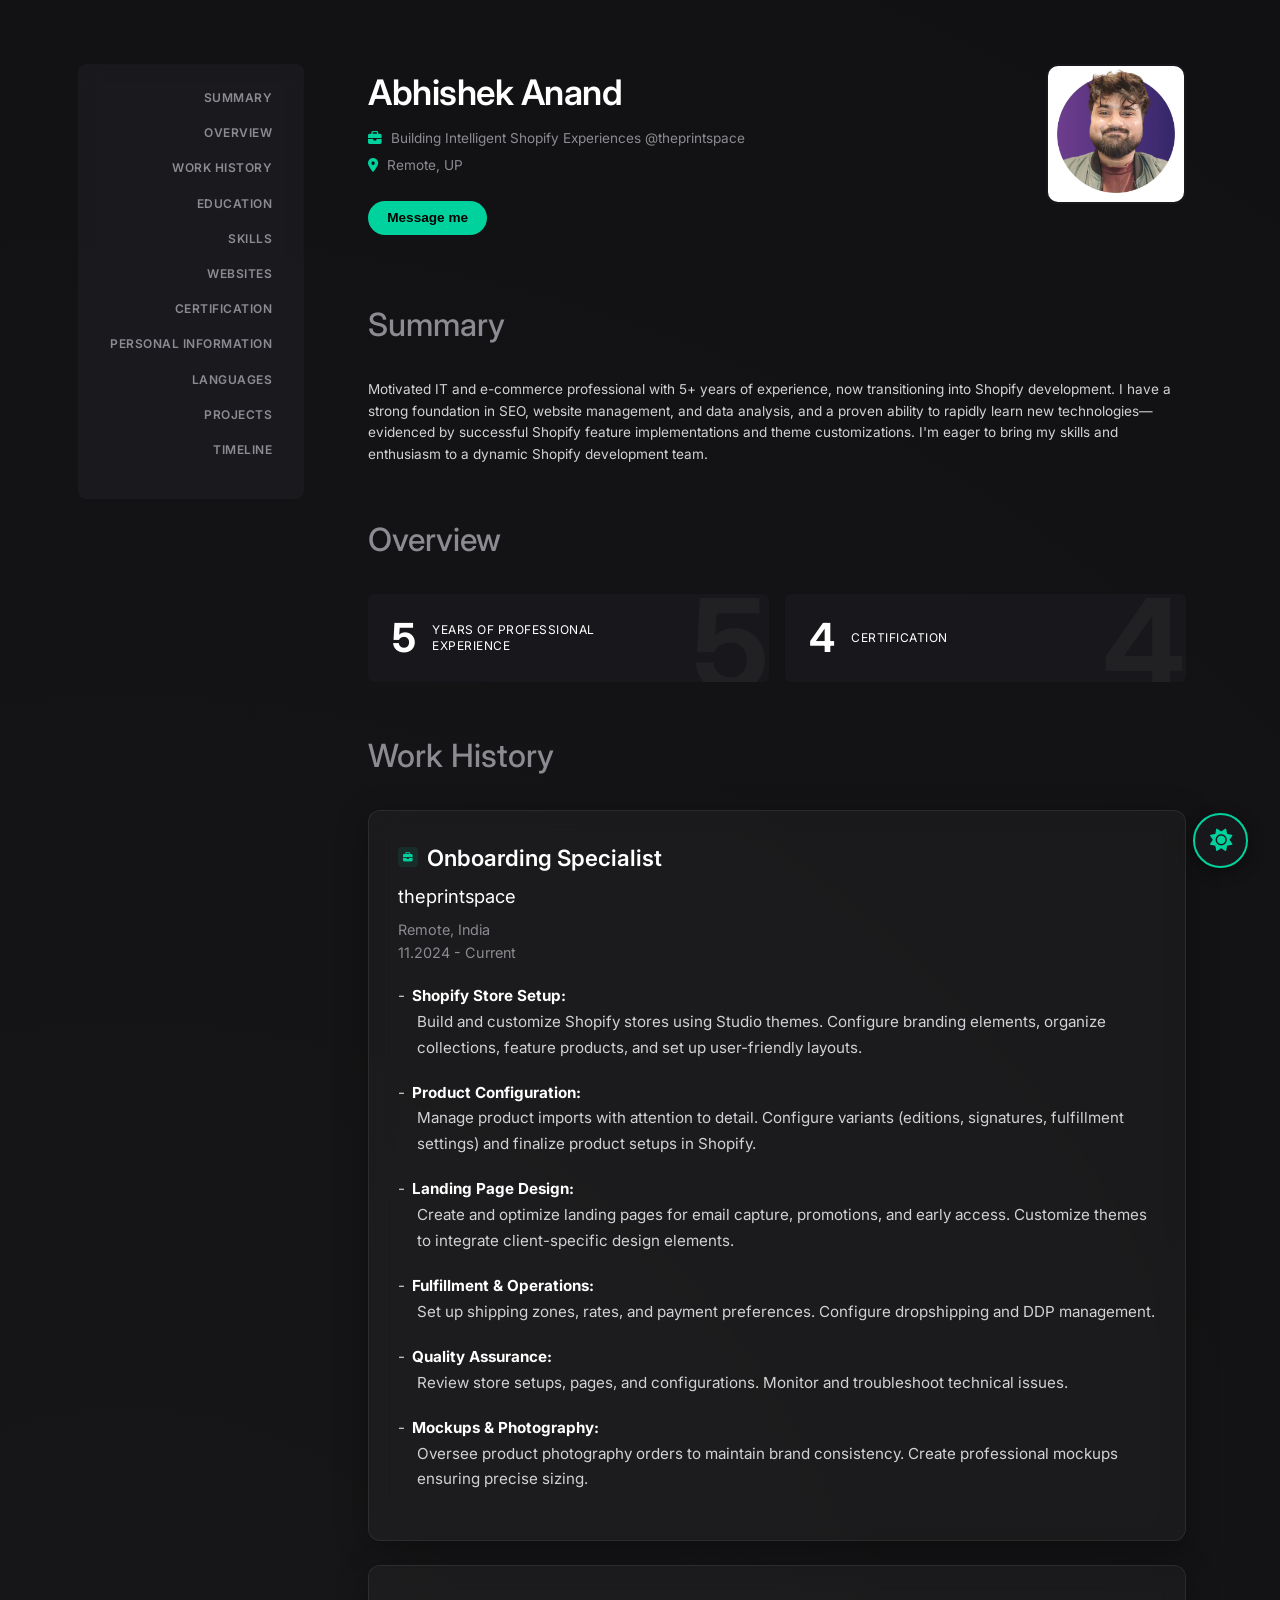
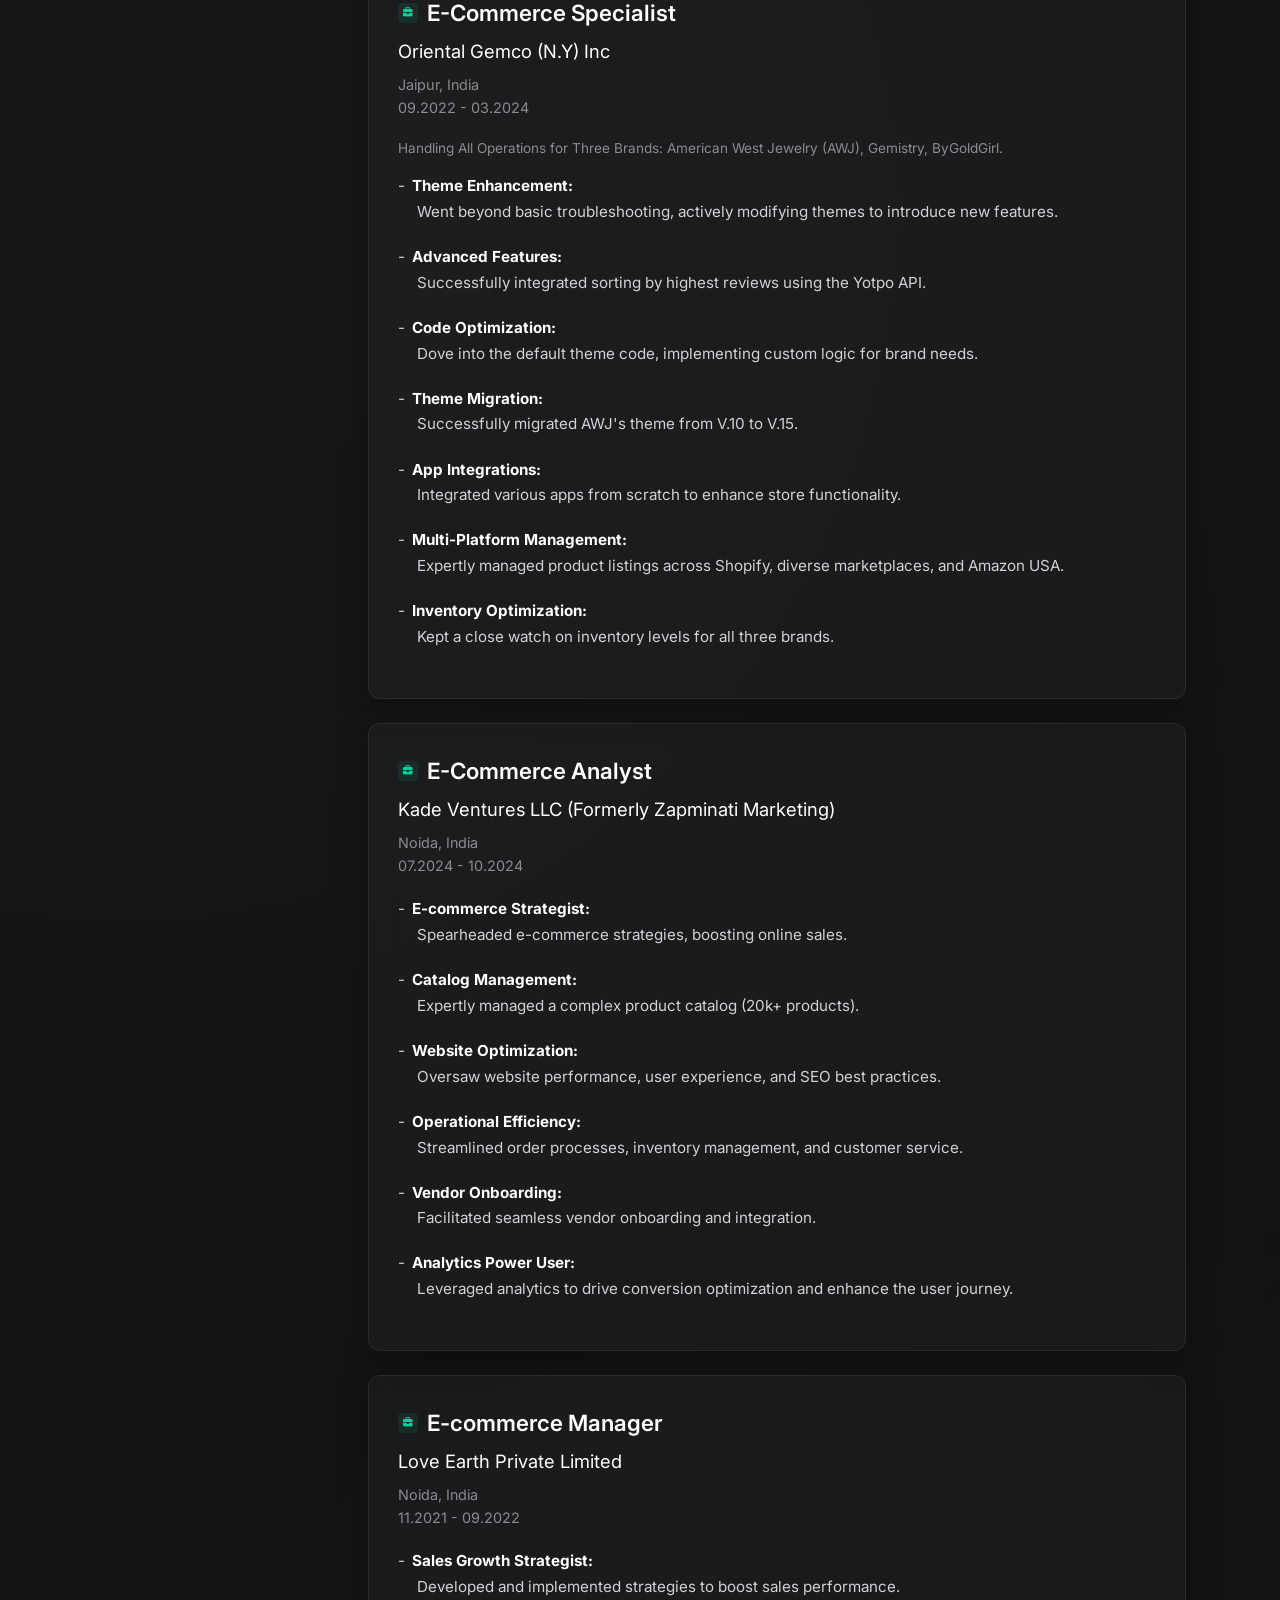
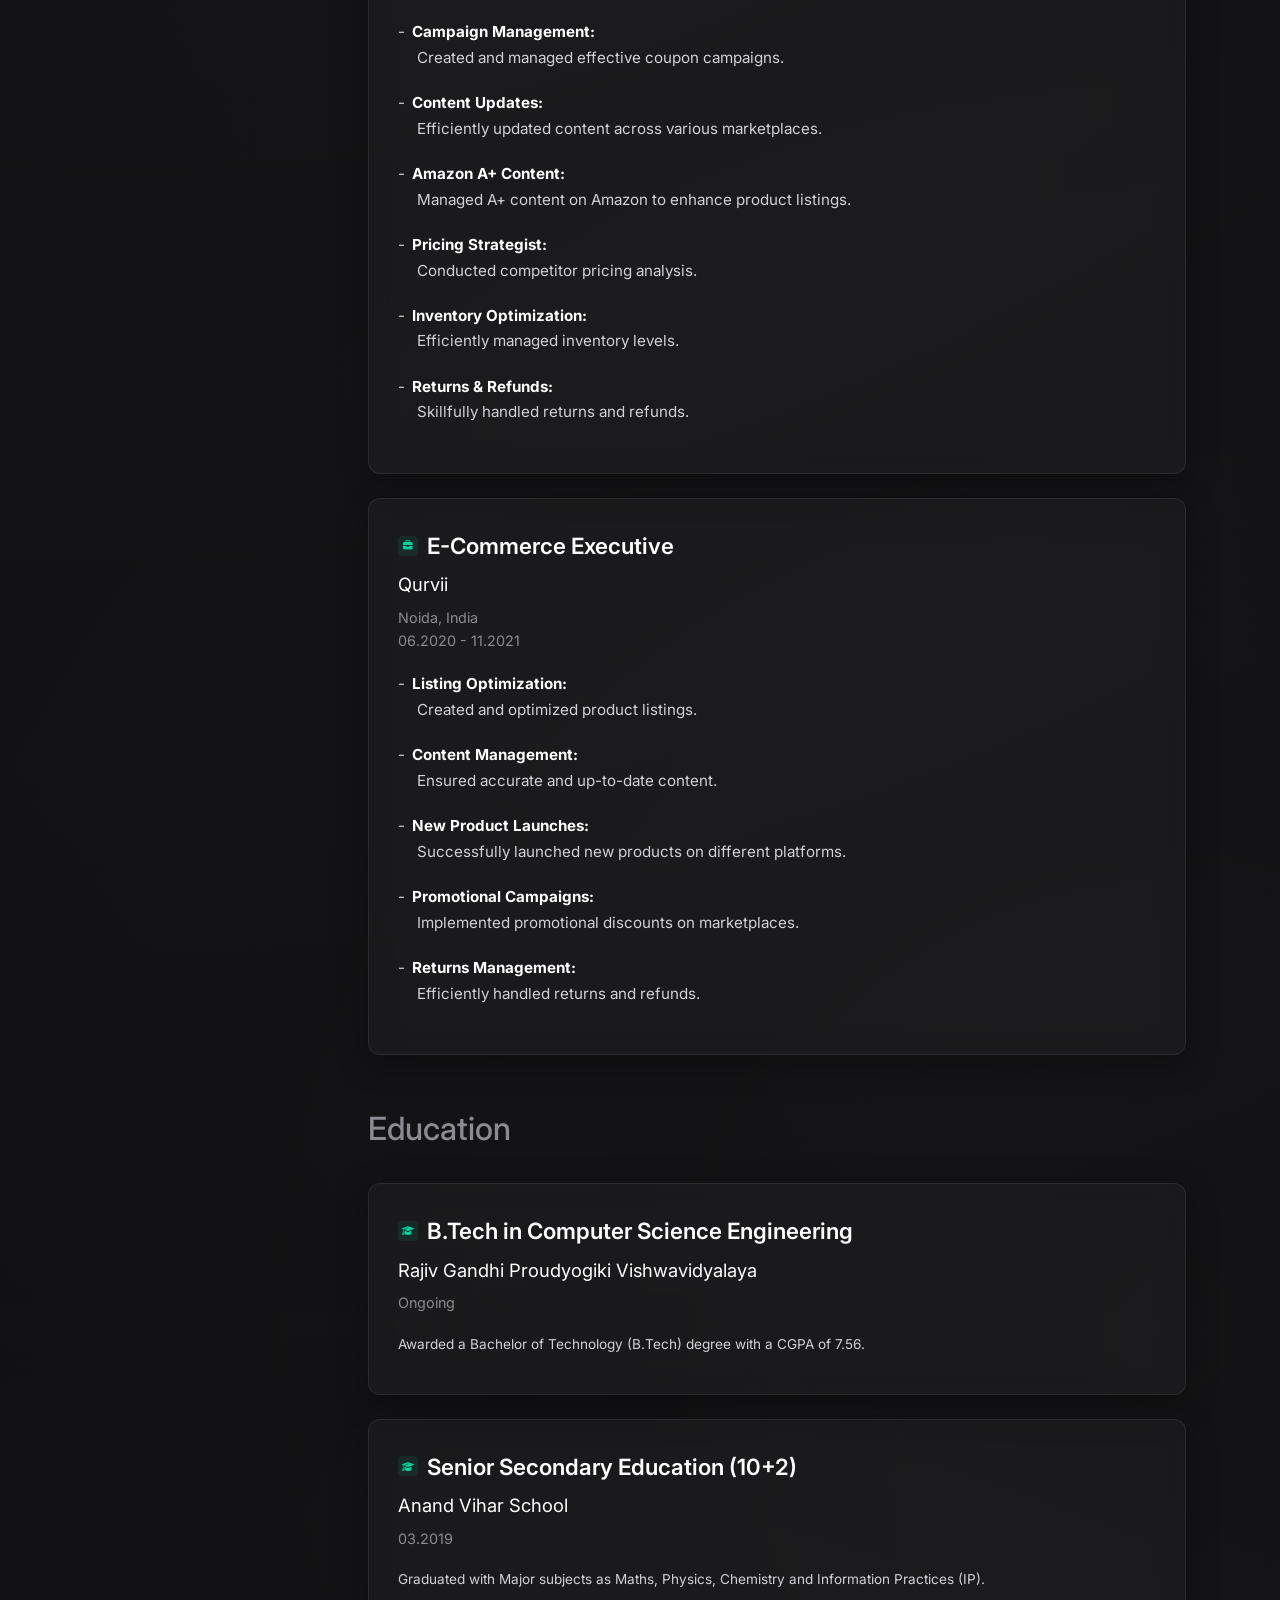
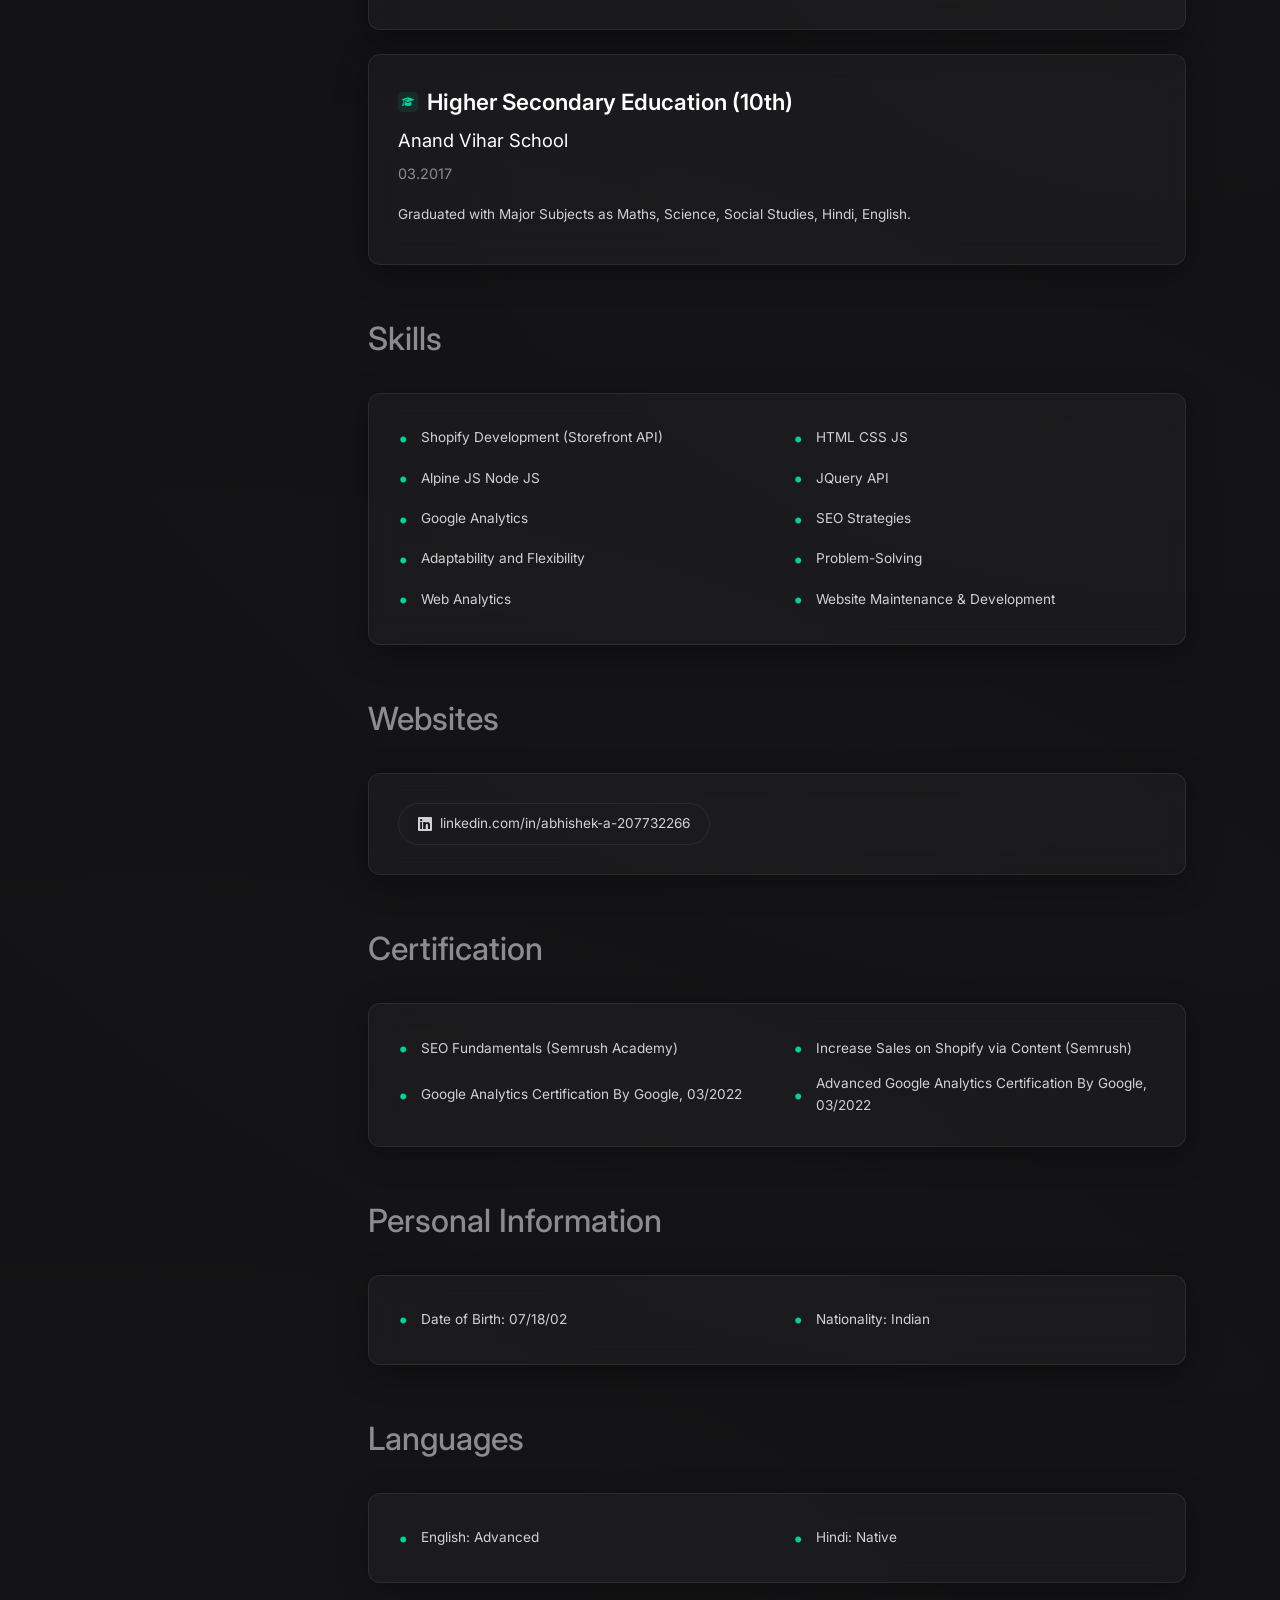
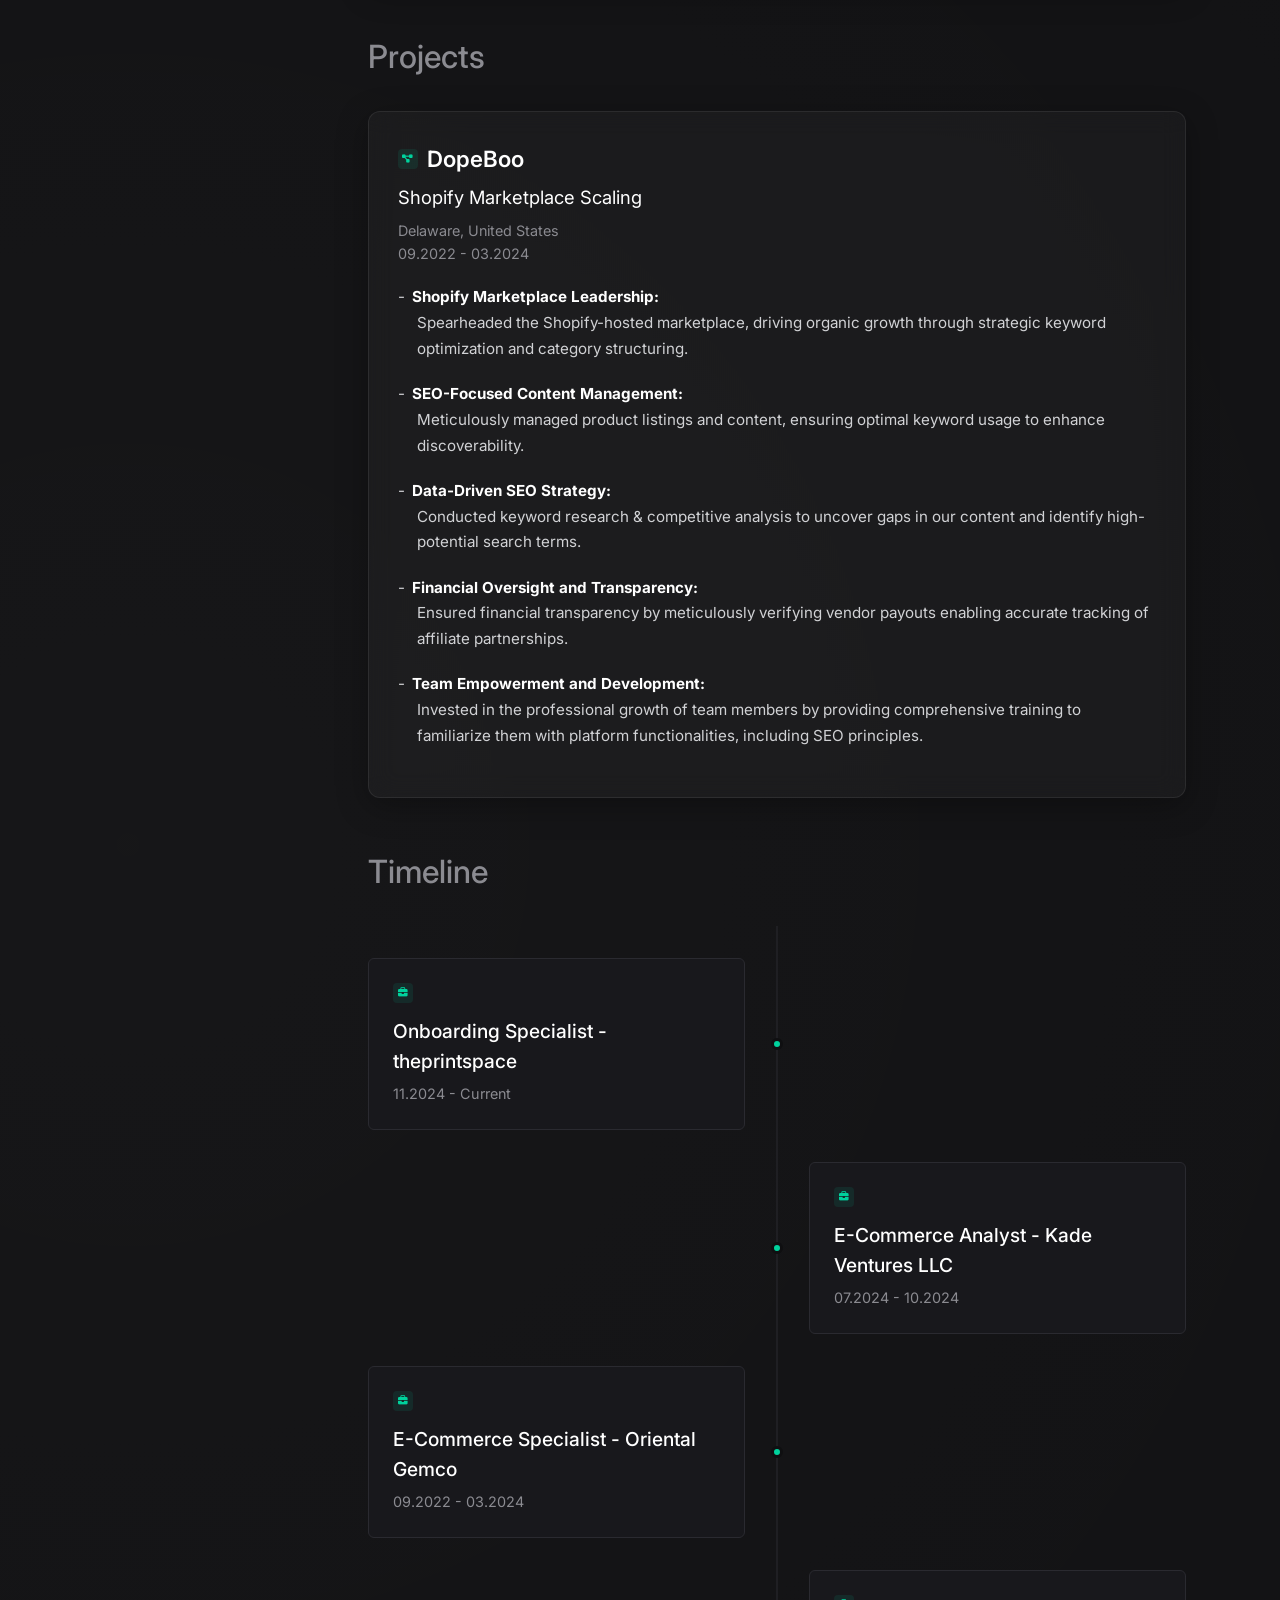
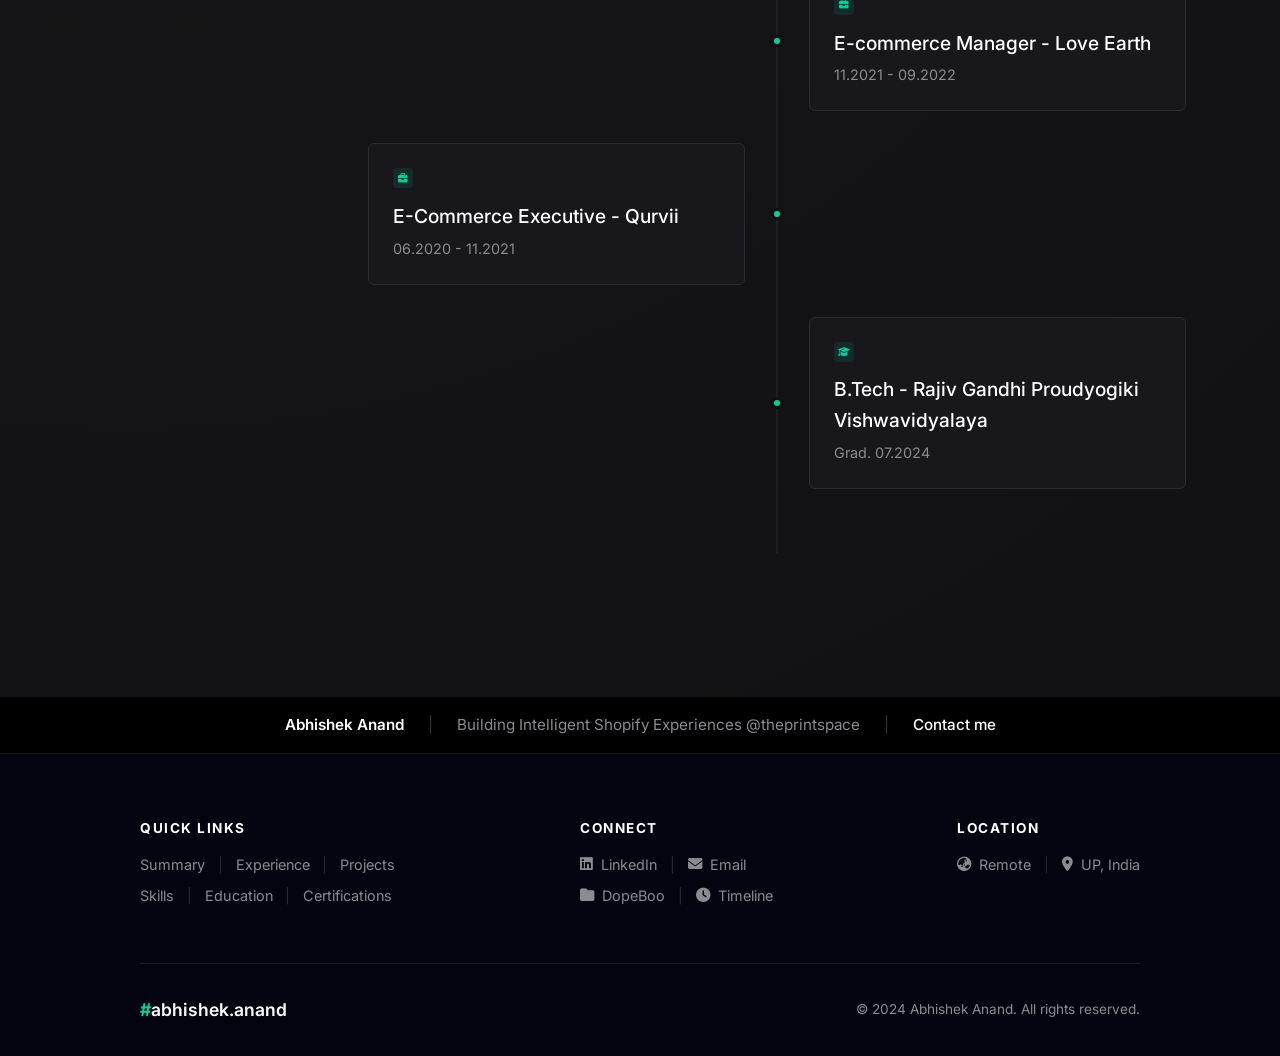
==== index.html @ 3942566b "🚀 Initial deploy: Dynamic resume system" ====
<!DOCTYPE html>
<html lang="en">
<head>
    <meta charset="UTF-8">
    <meta name="viewport" content="width=device-width, initial-scale=1.0">
    <title>Abhishek Anand - Interactive Resume</title>
    <link rel="preconnect" href="https://fonts.googleapis.com">
    <link rel="preconnect" href="https://fonts.gstatic.com" crossorigin>
    <link href="https://fonts.googleapis.com/css2?family=Inter:wght@400;500;600;700&display=swap" rel="stylesheet">
    <link rel="stylesheet" href="https://cdnjs.cloudflare.com/ajax/libs/font-awesome/6.4.0/css/all.min.css">
    <link rel="stylesheet" href="css/styles.css">
</head>
<body>

<div class="layout-wrapper">
    
    <!-- Floating Sidebar Navigation -->
    <nav class="floating-nav">
        <a href="#summary" class="active">Summary</a>
        <a href="#overview">Overview</a>
        <a href="#work-history">Work History</a>
        <a href="#education">Education</a>
        <a href="#skills">Skills</a>
        <a href="#websites">Websites</a>
        <a href="#certifications">Certification</a>
        <a href="#personal">Personal Information</a>
        <a href="#languages">Languages</a>
        <a href="#projects">Projects</a>
        <a href="#timeline">Timeline</a>
    </nav>

    <!-- Main Content Area -->
    <main class="resume-container">
        
        <!-- Header Section -->
        <header class="profile-header">
            <div class="profile-text">
                <h1>Abhishek Anand</h1>
                <div class="header-meta">
                    <span><i class="fa-solid fa-briefcase"></i> Building Intelligent Shopify Experiences @theprintspace</span>
                    <span><i class="fa-solid fa-location-dot"></i> Remote, UP</span>
                </div>
                <button class="contact-pill" onclick="window.location.href='mailto:abhishekanand640@yahoo.com'">
                    Message me
                </button>
            </div>
            
            <div class="profile-image-container">
                <img src="static/profile-picture-abhishek.jpg" alt="Abhishek Anand">
            </div>
        </header>

        <!-- Summary Section -->
        <section id="summary">
            <h2>Summary</h2>
            <p id="summary-content"></p>
        </section>

        <!-- Overview Section -->
        <section id="overview">
            <h2>Overview</h2>
            <div class="overview-grid" id="overview-container">
                <!-- Data injected via JS -->
            </div>
        </section>

        <!-- Work History Section -->
        <section id="work-history">
            <h2>Work History</h2>
            <div id="work-history-container">
                <!-- Data injected via JS -->
            </div>
        </section>

        <!-- Education Section -->
        <section id="education">
            <h2>Education</h2>
            <div id="education-container">
                <!-- Data injected via JS -->
            </div>
        </section>

        <!-- Skills Section -->
        <section id="skills" class="fade-in">
            <h2>Skills</h2>
            <div class="experience-card">
                <ul class="skills-grid" id="skills-container">
                    <!-- Data injected via JS -->
                </ul>
            </div>
        </section>

        <!-- Websites Section -->
        <section id="websites" class="fade-in">
            <h2>Websites</h2>
            <div class="experience-card">
                <div id="websites-container" style="display:flex; flex-wrap:wrap; gap:0.8rem;">
                    <!-- Data injected via JS -->
                </div>
            </div>
        </section>

        <!-- Certification Section -->
        <section id="certifications" class="fade-in">
            <h2>Certification</h2>
            <div class="experience-card">
                <ul class="skills-grid" id="certifications-container">
                    <!-- Data injected via JS -->
                </ul>
            </div>
        </section>

        <!-- Personal Info Section -->
        <section id="personal" class="fade-in">
            <h2>Personal Information</h2>
            <div class="experience-card">
                <ul class="skills-grid" id="personal-container">
                    <!-- Data injected via JS -->
                </ul>
            </div>
        </section>

        <!-- Languages Section -->
        <section id="languages" class="fade-in">
            <h2>Languages</h2>
            <div class="experience-card" style="margin-bottom: 0;">
                <ul class="skills-grid" id="languages-container">
                    <!-- Data injected via JS -->
                </ul>
            </div>
        </section>
        
        <!-- Projects Section -->
        <section id="projects">
            <h2>Projects</h2>
            <div id="projects-container">
                <!-- Data injected via JS -->
            </div>
        </section>

        <!-- Timeline Section -->
        <section id="timeline">
            <h2>Timeline</h2>
            <div class="timeline-wrapper" id="timeline-container">
                <!-- Data injected via JS -->
            </div>
        </section>

    </main>
</div>


<!-- Full Width Footer -->
<footer class="site-footer">
    <!-- Strip 1: Action Bar -->
    <div class="footer-strip footer-action-bar">
        <span>Abhishek Anand</span>
        <span class="divider">|</span>
        <span>Building Intelligent Shopify Experiences @theprintspace</span>
        <span class="divider">|</span>
        <a href="mailto:abhishekanand640@yahoo.com" class="footer-contact-link">Contact me</a>
    </div>

    <!-- Main Footer Content -->
    <div class="footer-main">
        <div class="footer-container">
            
            <!-- Multi-Column Layout -->
            <div class="footer-columns-wrapper">
                
                <div class="footer-column-section">
                    <h4>QUICK LINKS</h4>
                    <div class="footer-inline-list">
                        <div class="footer-inline-row">
                            <a href="#summary">Summary</a> <span class="divider">|</span>
                            <a href="#work-history">Experience</a> <span class="divider">|</span>
                            <a href="#projects">Projects</a>
                        </div>
                        <div class="footer-inline-row">
                            <a href="#skills">Skills</a> <span class="divider">|</span>
                            <a href="#education">Education</a> <span class="divider">|</span>
                            <a href="#certifications">Certifications</a>
                        </div>
                    </div>
                </div>
                
                <div class="footer-column-section">
                    <h4>CONNECT</h4>
                    <div class="footer-inline-list">
                        <div class="footer-inline-row">
                            <a href="https://www.linkedin.com/in/abhishek-a-207732266" target="_blank"><i class="fa-brands fa-linkedin"></i> LinkedIn</a> <span class="divider">|</span>
                            <a href="mailto:abhishekanand640@yahoo.com"><i class="fa-solid fa-envelope"></i> Email</a>
                        </div>
                        <div class="footer-inline-row">
                            <a href="#projects"><i class="fa-solid fa-folder"></i> DopeBoo</a> <span class="divider">|</span>
                            <a href="#timeline"><i class="fa-solid fa-clock"></i> Timeline</a>
                        </div>
                    </div>
                </div>

                <div class="footer-column-section">
                    <h4>LOCATION</h4>
                    <div class="footer-inline-list">
                        <div class="footer-inline-row">
                            <span><i class="fa-solid fa-earth-asia"></i> Remote</span> <span class="divider">|</span>
                            <span><i class="fa-solid fa-location-dot"></i> UP, India</span>
                        </div>
                    </div>
                </div>
            </div>

            <!-- Strip 2: Divider -->
            <div class="footer-strip-divider"></div>

            <!-- Footer Bottom -->
            <div class="footer-bottom">
                <div class="footer-logo">
                    <span style="color: var(--accent-cyan); font-weight: 700;">#</span>abhishek.anand
                </div>
                <div class="footer-copyright">
                    &copy; 2024 Abhishek Anand. All rights reserved.
                </div>
            </div>
            
        </div>
    </div>
</footer>

<!-- Theme Toggle FAB -->
<button id="theme-toggle" class="theme-toggle-btn" aria-label="Toggle Theme">
    <i class="fa-solid fa-sun"></i>
</button>

<script src="js/data.js"></script>
<script src="js/script.js"></script>
</body>
</html>
---- css/styles.css ----
:root {
    --bg-dark: #0f0f11;
    --bg-card: #18181c;
    --bg-nav: #1c1c20;
    --text-main: #d1d2d5;
    --text-muted: #8b8b91;
    --text-white: #ffffff;
    --accent-cyan: #00d29d;
    
    --border-subtle: #2a2a30;
    --font-stack: 'Inter', system-ui, sans-serif;
}

/* Light Mode Theme overrides */
body.light-mode {
    --bg-dark: #f2f4f7;
    --bg-card: #ffffff;
    --bg-nav: #ffffff;
    --text-main: #1c1c22;
    --text-muted: #555562;
    --text-white: #000000;
    --accent-cyan: #009b75;
    --border-subtle: #d5d5df;
}

/* Force Pitch Black text for data grids to prevent washed out text */
body.light-mode .skills-grid li,
body.light-mode .website-card a,
body.light-mode .website-card i,
body.light-mode section p {
    color: #111111 !important;
}

body.light-mode .skills-grid li::before {
    color: #009b75 !important;
}

body.light-mode {
    background-color: #f2f4f7;
    background-attachment: fixed;
    background-image: 
        radial-gradient(circle at 10% 20%, rgba(0, 155, 117, 0.06) 0%, transparent 40%),
        radial-gradient(circle at 90% 50%, rgba(100, 150, 255, 0.04) 0%, transparent 40%),
        radial-gradient(circle at 30% 80%, rgba(0, 155, 117, 0.04) 0%, transparent 40%);
}

body.light-mode .overview-card::after {
    color: rgba(0, 0, 0, 0.03);
}

/* Specifically Override Hardcoded Footer Colors */
body.light-mode .footer-action-bar,
body.light-mode .footer-main {
    background-color: #ffffff;
    border-top: 1px solid var(--border-subtle);
}

body.light-mode .footer-action-bar { border-bottom: 1px solid var(--border-subtle); }
body.light-mode .footer-strip-divider { background-color: var(--border-subtle); }
body.light-mode .footer-inline-row .divider,
body.light-mode .footer-action-bar .divider { color: rgba(0, 0, 0, 0.2); }

/* Override Hardcoded Sidebar */
body.light-mode .floating-nav {
    background-color: rgba(255, 255, 255, 0.85);
    border: 1px solid var(--border-subtle);
    box-shadow: 0 4px 15px rgba(0,0,0,0.03);
}

* {
    margin: 0;
    padding: 0;
    box-sizing: border-box;
}

html {
    scroll-behavior: smooth;
    font-family: var(--font-stack);
    background-color: var(--bg-dark);
    color: var(--text-main);
}

body {
    background-color: var(--bg-dark);
    background-image: 
        radial-gradient(circle at 10% 20%, rgba(255,255,255,0.03) 0%, transparent 40%),
        radial-gradient(circle at 90% 50%, rgba(255,255,255,0.02) 0%, transparent 40%),
        radial-gradient(circle at 10% 80%, rgba(255,255,255,0.03) 0%, transparent 40%);
    line-height: 1.6;
    overflow-x: hidden;
}

a { text-decoration: none; color: inherit; }
ul { list-style: none; }

/* -----------------------------
   Layout
--------------------------------*/
.layout-wrapper {
    display: flex;
    justify-content: center;
    align-items: flex-start;
    gap: 3rem;
    padding-top: 4rem;
    position: relative;
    max-width: 1400px;
    margin: 0 auto;
}

/* Floating Sidebar Navigation */
.floating-nav {
    position: sticky;
    top: 4rem;
    background-color: rgba(28, 28, 32, 0.85);
    backdrop-filter: blur(10px);
    border-radius: 8px;
    padding: 1.5rem 2rem;
    display: flex;
    flex-direction: column;
    text-align: right;
    z-index: 100;
    min-width: 180px; /* Keep it nicely sized */
}

.floating-nav a {
    color: var(--text-muted);
    font-size: 0.75rem;
    font-weight: 600;
    margin-bottom: 1rem;
    transition: all 0.3s ease;
    text-transform: uppercase;
    letter-spacing: 0.5px;
}

.floating-nav a:hover {
    color: var(--accent-cyan);
}

.floating-nav a.active {
    color: var(--text-white);
    transform: scale(1.1);
    transform-origin: right center;
}

/* Main Container */
.resume-container {
    flex: 1;
    width: 100%;
    max-width: 850px;
    padding: 0 1rem;
}

/* -----------------------------
   Header Section
--------------------------------*/
.profile-header {
    display: flex;
    justify-content: space-between;
    align-items: flex-start;
    margin-bottom: 4rem;
}

.profile-text {
    flex: 1;
}

.profile-text h1 {
    font-size: 2.2rem;
    color: var(--text-white);
    font-weight: 600;
    margin-bottom: 0.5rem;
    letter-spacing: -0.5px;
}

.header-meta {
    font-size: 0.85rem;
    color: var(--text-muted);
    display: flex;
    flex-direction: column;
    gap: 0.3rem;
    margin-bottom: 1.5rem;
}

.header-meta span i {
    color: var(--accent-cyan);
    margin-right: 0.3rem;
}

.contact-pill {
    background-color: var(--accent-cyan);
    color: #000;
    border: none;
    padding: 0.6rem 1.2rem;
    border-radius: 50px;
    font-weight: 600;
    font-size: 0.85rem;
    cursor: pointer;
    display: inline-flex;
    align-items: center;
    gap: 0.4rem;
    transition: opacity 0.2s;
}

.contact-pill:hover {
    opacity: 0.9;
}

.profile-image-container {
    width: 140px;
    height: 140px;
    border-radius: 12px;
    overflow: hidden;
    margin-left: 3rem;
    border: 2px solid var(--bg-card);
}

.profile-image-container img {
    width: 100%;
    height: 100%;
    object-fit: cover;
}

/* -----------------------------
   General Sections
--------------------------------*/
section {
    margin-bottom: 3rem;
}

section h2 {
    font-size: 2rem;
    font-weight: 500;
    color: var(--text-muted);
    margin-bottom: 1.8rem;
}

section p {
    font-size: 0.85rem;
    color: var(--text-main);
    line-height: 1.6;
}

/* -----------------------------
   Overview Numbers
--------------------------------*/
.overview-grid {
    display: flex;
    gap: 1rem;
}

.overview-card {
    position: relative;
    overflow: hidden;
    background-color: var(--bg-card);
    padding: 1.5rem;
    border-radius: 6px;
    display: flex;
    align-items: center;
    gap: 1rem;
    flex: 1;
    transition: background-color 0.3s;
    cursor: default;
}

/* Hover effect on overview text */
.overview-card:hover .overview-number,
.overview-card:hover .overview-text {
    color: var(--accent-cyan);
}

/* Giant background number */
.overview-card::after {
    content: attr(data-number);
    position: absolute;
    right: 0px;
    bottom: -15px;
    font-size: 8rem;
    line-height: 0.8;
    color: rgba(255, 255, 255, 0.04);
    font-weight: 700;
    z-index: 0;
    pointer-events: none;
}

.overview-number {
    font-size: 2.5rem;
    font-weight: 700;
    color: var(--text-white);
    line-height: 1;
    z-index: 1;
    transition: color 0.3s;
}

.overview-text {
    font-size: 0.75rem;
    color: var(--text-white);
    text-transform: uppercase;
    letter-spacing: 0.5px;
    line-height: 1.3;
    z-index: 1;
    transition: color 0.3s;
}

/* -----------------------------
   Cards (Work/Education)
--------------------------------*/
.experience-card {
    background-color: rgba(255, 255, 255, 0.03);
    backdrop-filter: blur(12px);
    -webkit-backdrop-filter: blur(12px);
    border-radius: 12px;
    padding: 1.8rem;
    margin-bottom: 1.5rem;
    border: 1px solid rgba(255, 255, 255, 0.08);
    box-shadow: 0 8px 32px rgba(0, 0, 0, 0.3);
    transition: transform 0.3s ease, box-shadow 0.3s ease, border-color 0.3s;
}

body.light-mode .experience-card {
    background-color: rgba(255, 255, 255, 0.6);
    border: 1px solid rgba(255, 255, 255, 1);
    box-shadow: 0 8px 32px rgba(31, 38, 135, 0.05);
}

.experience-card:hover {
    transform: translateY(-3px);
    border-color: rgba(255, 255, 255, 0.15);
    box-shadow: 0 12px 40px rgba(0, 0, 0, 0.4);
}

body.light-mode .experience-card:hover {
    border-color: var(--accent-cyan);
    box-shadow: 0 12px 40px rgba(31, 38, 135, 0.1);
}

.card-header {
    display: flex;
    align-items: center;
    gap: 0.6rem;
    margin-bottom: 0.4rem;
}

.card-icon {
    display: inline-block;
    width: 20px;
    height: 20px;
    background-color: rgba(0, 210, 157, 0.1);
    border-radius: 4px;
    display: flex;
    align-items: center;
    justify-content: center;
    color: var(--accent-cyan);
    font-size: 0.6rem;
}

.card-title {
    font-size: 1.4rem;
    color: var(--text-white);
    font-weight: 600;
}

.card-subtitle {
    font-size: 1.15rem;
    color: var(--text-white);
    margin-bottom: 0.4rem;
}

.card-meta {
    font-size: 0.9rem;
    color: var(--text-muted);
    margin-bottom: 1.2rem;
    display: flex;
    flex-direction: column;
}

.card-body {
    font-size: 0.95rem;
    color: var(--text-main);
}

.card-body p {
    margin-bottom: 0.6rem;
}

.card-body ul {
    list-style-type: none;
    padding-left: 0;
}

.card-body ul li {
    font-size: 0.95rem;
    color: var(--text-main);
    margin-bottom: 1.2rem;
    display: block; /* Allows text wrapping and line breaking natively */
    padding-left: 1.2rem;
    text-indent: -1.2rem; /* Hanging indent so dash sticks out */
    line-height: 1.7;
}

.card-body ul li::before {
    content: "- ";
    margin-right: 0.2rem;
}

.card-body ul li strong {
    color: var(--text-white);
}

.card-body ul li strong::after {
    content: "\A"; /* Force text to slide below subheading */
    white-space: pre;
}

/* -----------------------------
   Skills
--------------------------------*/
.skills-grid {
    display: grid;
    grid-template-columns: repeat(2, 1fr);
    gap: 0.6rem 2rem;
}

.skills-grid li {
    display: flex;
    align-items: center;
    font-size: 0.85rem;
    color: var(--text-main);
    transition: color 0.3s ease;
}

.skills-grid li::before {
    content: "•";
    color: var(--accent-cyan);
    font-size: 1.2rem;
    margin-right: 0.8rem;
}

/* -----------------------------
   Websites
--------------------------------*/
.website-card {
    background-color: transparent;
    padding: 0.6rem 1.2rem;
    border-radius: 50px;
    border: 1px solid var(--border-subtle);
    display: inline-flex;
    align-items: center;
    transition: all 0.3s ease;
}

.website-card:hover {
    background-color: var(--border-subtle);
}

.website-card i {
    color: var(--text-main);
    margin-right: 0.5rem;
}

.website-card a {
    color: var(--text-main);
    font-size: 0.85rem;
}

/* -----------------------------
   Timeline Section
--------------------------------*/
.timeline-wrapper {
    position: relative;
    padding: 2rem 0;
}

.timeline-wrapper::before {
    content: '';
    position: absolute;
    top: 0;
    bottom: 0;
    left: 50%;
    width: 1px;
    background-color: var(--border-subtle);
    transform: translateX(-50%);
}

.timeline-node {
    display: flex;
    justify-content: flex-end;
    align-items: center;
    width: 50%;
    position: relative;
    padding-right: 2rem;
    margin-bottom: 2rem;
}

.timeline-node:nth-child(even) {
    margin-left: auto;
    justify-content: flex-start;
    padding-right: 0;
    padding-left: 2rem;
}

.timeline-content {
    background-color: var(--bg-card);
    padding: 1.5rem;
    border-radius: 6px;
    width: 100%;
    border: 1px solid var(--border-subtle);
    transition: all 0.3s ease;
    cursor: default;
}

.timeline-node:hover .timeline-content {
    border-color: var(--accent-cyan);
    transform: translateY(-3px);
    box-shadow: 0 8px 20px rgba(0, 210, 157, 0.08);
}

.timeline-dot {
    position: absolute;
    right: -6px;
    width: 12px;
    height: 12px;
    background-color: var(--accent-cyan);
    border-radius: 50%;
    border: 3px solid var(--bg-dark);
    transition: all 0.3s ease;
}

.timeline-node:nth-child(even) .timeline-dot {
    right: auto;
    left: -6px;
}

.timeline-node:hover .timeline-dot {
    transform: scale(1.5);
    box-shadow: 0 0 10px rgba(0, 210, 157, 0.5);
}

.timeline-title {
    font-size: 1.2rem;
    color: var(--text-white);
    font-weight: 500;
}

.timeline-company {
    font-size: 0.9rem;
    color: var(--text-muted);
    margin-top: 0.3rem;
}

/* -----------------------------
   Theme Toggle FAB
--------------------------------*/
.theme-toggle-btn {
    position: fixed;
    bottom: 2rem;
    right: 2rem;
    width: 55px;
    height: 55px;
    border-radius: 50%;
    background-color: var(--bg-card);
    border: 2px solid var(--accent-cyan);
    color: var(--accent-cyan);
    font-size: 1.4rem;
    cursor: pointer;
    z-index: 1000;
    display: flex;
    justify-content: center;
    align-items: center;
    box-shadow: 0 4px 15px rgba(0,0,0,0.4);
    transition: all 0.3s ease;
}

body.light-mode .theme-toggle-btn {
    box-shadow: 0 4px 15px rgba(0,0,0,0.1);
}

.theme-toggle-btn:hover {
    transform: translateY(-4px);
    background-color: var(--accent-cyan);
    color: #fff;
    box-shadow: 0 8px 20px rgba(0, 210, 157, 0.4);
}

/* -----------------------------
   Footer - Grids & Strips
--------------------------------*/
.site-footer {
    width: 100%;
    margin-top: 6rem;
    color: var(--text-muted);
}

.footer-strip {
    width: 100%;
    border-bottom: 1px solid rgba(255, 255, 255, 0.1);
}

.footer-action-bar {
    background-color: #000000;
    padding: 1rem 2rem;
    display: flex;
    justify-content: center;
    align-items: center;
    flex-wrap: wrap;
    gap: 1.5rem;
    font-size: 0.95rem;
}

.footer-action-bar span:first-child {
    color: var(--text-white);
    font-weight: 600;
}

.footer-action-bar .divider {
    color: rgba(255, 255, 255, 0.2);
}

.footer-contact-link {
    color: var(--text-white);
    font-weight: 500;
    transition: color 0.3s ease;
    text-decoration: none;
}

.footer-contact-link:hover {
    color: var(--accent-cyan);
}

.footer-main {
    background-color: #02050f; /* Deepest Navy/Black for contrast */
    padding: 4rem 2rem 2rem 2rem;
}

.footer-container {
    max-width: 1000px;
    margin: 0 auto;
}

/* Horizontal Column Wrapper Layout */
.footer-columns-wrapper {
    display: flex;
    flex-wrap: wrap;
    justify-content: space-between;
    gap: 3rem;
    margin-bottom: 3rem;
}

.footer-column-section h4 {
    color: var(--text-white);
    font-size: 0.85rem;
    letter-spacing: 1.5px;
    margin-bottom: 0.8rem;
    text-transform: uppercase;
}

/* Inline Rows with Pipe Separators */
.footer-inline-row {
    display: flex;
    flex-wrap: wrap;
    align-items: center;
    gap: 0.8rem;
    margin-bottom: 0.5rem;
}

.footer-inline-row a, .footer-inline-row span:not(.divider) {
    color: var(--text-muted);
    font-size: 0.9rem;
    transition: color 0.3s;
    text-decoration: none;
    display: inline-flex;
    align-items: center;
    gap: 0.5rem;
}

.footer-inline-row a:hover {
    color: var(--accent-cyan);
}

.footer-inline-row .divider {
    color: rgba(255, 255, 255, 0.15);
    font-size: 0.9rem;
}

/* Horizontal Dividers */
.footer-strip-divider {
    height: 1px;
    background-color: rgba(255, 255, 255, 0.1);
    margin: 2rem 0;
    width: 100%;
}

/* Alphabet Index Section (Removed per user request) */

/* Footer Bottom Layout */
.footer-bottom {
    display: flex;
    justify-content: space-between;
    align-items: center;
    flex-wrap: wrap;
    font-size: 0.85rem;
    gap: 1rem;
}

.footer-logo {
    color: var(--text-white);
    font-weight: 600;
    font-size: 1.1rem;
}

/* -----------------------------
   Responsive
--------------------------------*/
@media (min-width: 1600px) {
    .resume-container {
        max-width: 1000px;
    }
    .layout-wrapper {
        max-width: 1600px;
        gap: 5rem;
    }
    .profile-image-container {
        width: 180px;
        height: 180px;
    }
    
    /* Massive Screen Typography Scaling */
    .profile-text h1 { font-size: 3rem; }
    section h2 { font-size: 2.4rem; }
    section p { font-size: 1.15rem; line-height: 1.8; }
    
    .card-title { font-size: 1.8rem; }
    .card-subtitle { font-size: 1.3rem; }
    .card-meta { font-size: 1.1rem; }
    
    .card-body { font-size: 1.15rem; line-height: 1.8; }
    .card-body ul li { font-size: 1.15rem; line-height: 1.8; margin-bottom: 1.5rem; }
    
    .skills-grid li { font-size: 1.15rem; margin-bottom: 0.5rem; }
    
    .timeline-title { font-size: 1.4rem; }
    .timeline-company { font-size: 1.1rem; }
    
    .floating-nav a { font-size: 0.95rem; margin-bottom: 1.2rem; }
    
    .overview-number { font-size: 4.5rem; }
    .overview-text { font-size: 1.1rem; }
    
    .footer-container {
        max-width: 1400px;
    }
    .footer-column-section h4 { font-size: 1.1rem; }
    .footer-inline-row a, .footer-inline-row span:not(.divider) { font-size: 1rem; }
    .footer-action-bar { font-size: 1.1rem; }
    .footer-bottom { font-size: 1rem; }
}

@media (max-width: 1100px) {
    .floating-nav { display: none; }
}

@media (max-width: 768px) {
    /* Main Layout */
    .layout-wrapper { padding-top: 2rem; }
    .resume-container { padding: 0 1.5rem; }
    
    /* Header Stack */
    .profile-header {
        flex-direction: column-reverse;
        align-items: center;
        text-align: center;
        gap: 1.5rem;
        margin-bottom: 3rem;
    }
    .profile-image-container {
        margin-left: 0;
        width: 120px;
        height: 120px;
    }
    .header-meta {
        align-items: center;
    }
    
    /* Grids to Columns */
    .overview-grid {
        flex-direction: column;
    }
    .skills-grid {
        grid-template-columns: 1fr;
        gap: 1rem;
    }
    
    /* Timeline Mobile Alignment */
    .timeline-wrapper::before { 
        left: 1.5rem; 
    }
    .timeline-node { 
        width: 100%; 
        justify-content: flex-start; 
        padding-right: 0; 
        padding-left: 3.5rem; 
    }
    .timeline-node:nth-child(even) { 
        width: 100%; 
        padding-left: 3.5rem; 
        margin-left: 0;
    }
    .timeline-dot, 
    .timeline-node:nth-child(even) .timeline-dot { 
        left: calc(1.5rem - 6px); /* Centers the 12px dot on the 1.5rem line */
        right: auto; 
    }
    
    /* Typography Overrides */
    .profile-text h1 { font-size: 2.2rem; }
    section h2 { font-size: 1.8rem; }
    .card-title { font-size: 1.3rem; }
    .card-subtitle { font-size: 1.1rem; }
    .timeline-title { font-size: 1.15rem; }
}

@media (max-width: 480px) {
    .resume-container { padding: 0 1rem; }
    .timeline-wrapper::before { left: 1rem; }
    .timeline-node, .timeline-node:nth-child(even) { padding-left: 3rem; }
    .timeline-dot, .timeline-node:nth-child(even) .timeline-dot { left: calc(1rem - 6px); }
    .experience-card { padding: 1.2rem; }
    .overview-card::after { font-size: 6rem; right: -10px; bottom: -10px; }
    
    .footer-action-bar {
        flex-direction: column;
        text-align: center;
        gap: 0.5rem;
    }
    .footer-action-bar .divider { display: none; }
    .footer-columns-wrapper {
        flex-direction: column;
        gap: 2rem;
    }
    .footer-inline-row {
        gap: 0.5rem;
    }
    .footer-bottom {
        flex-direction: column;
        gap: 1rem;
        text-align: center;
    }
}
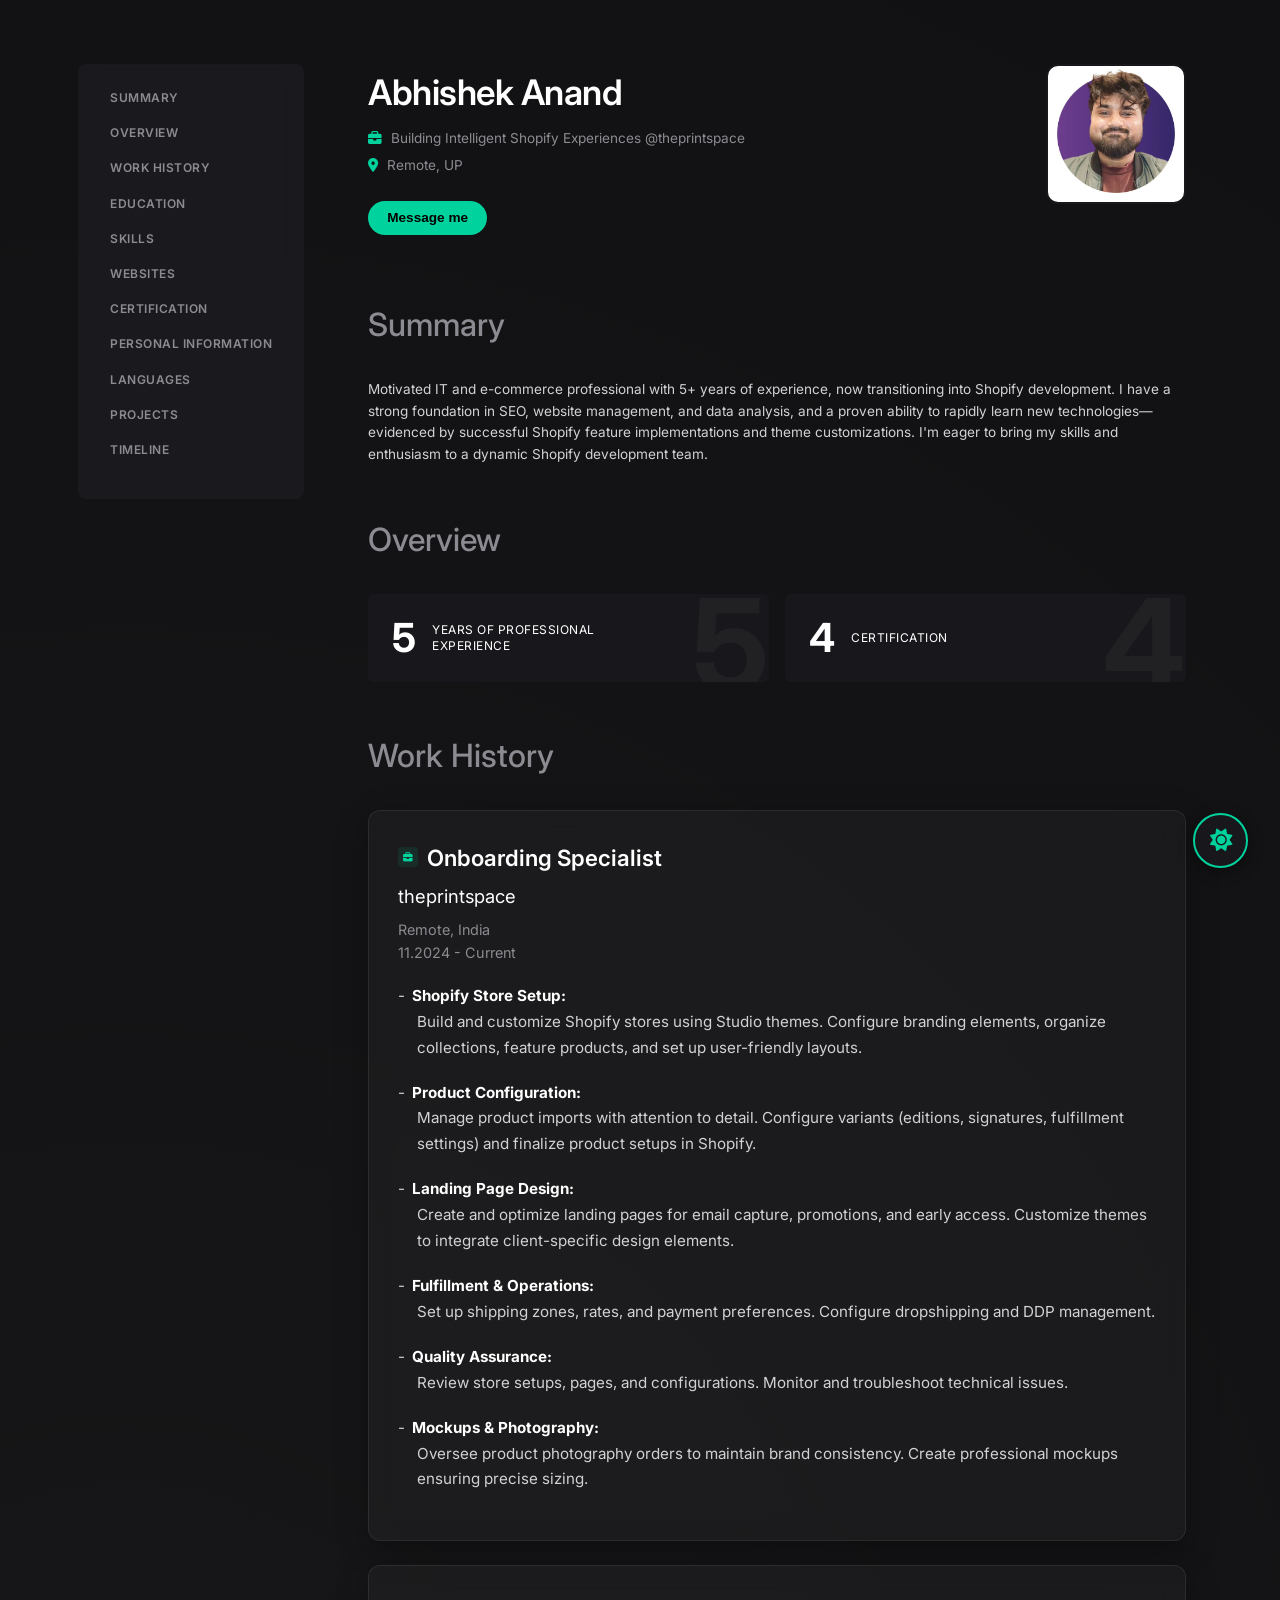
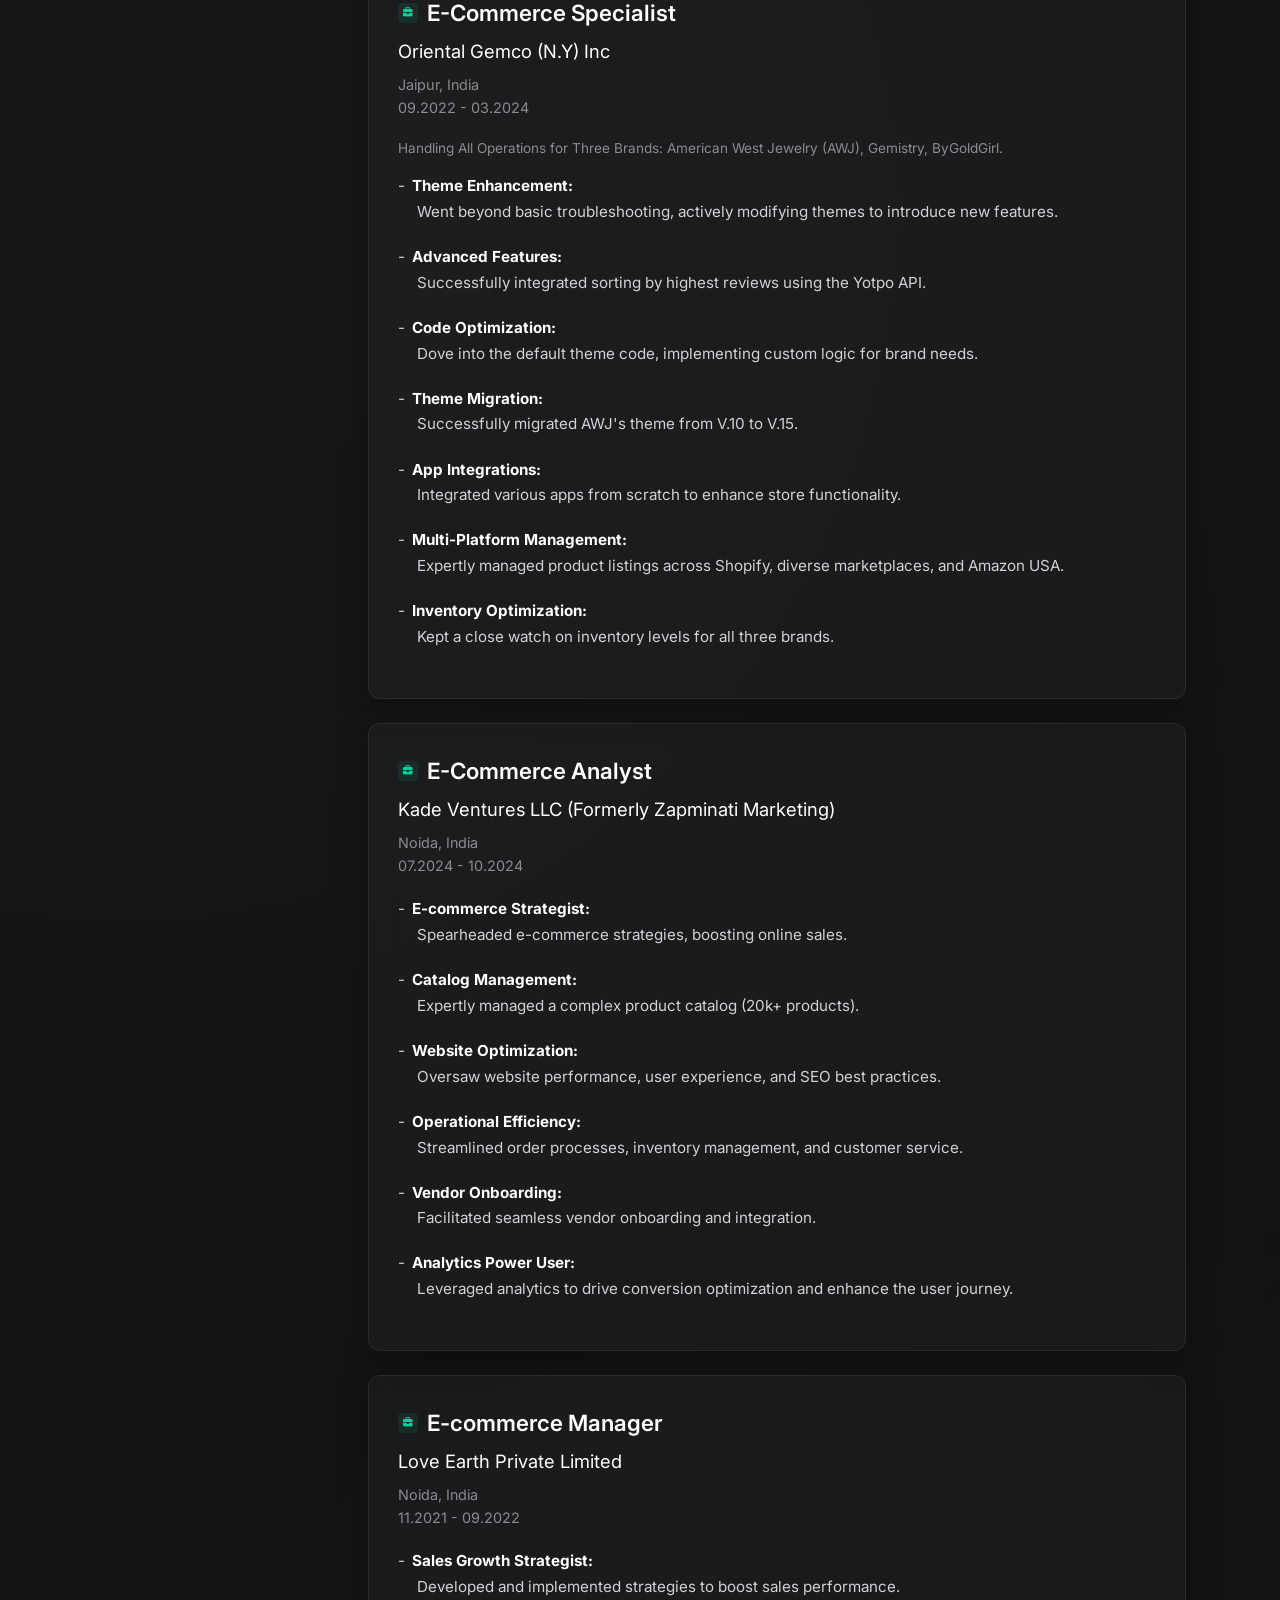
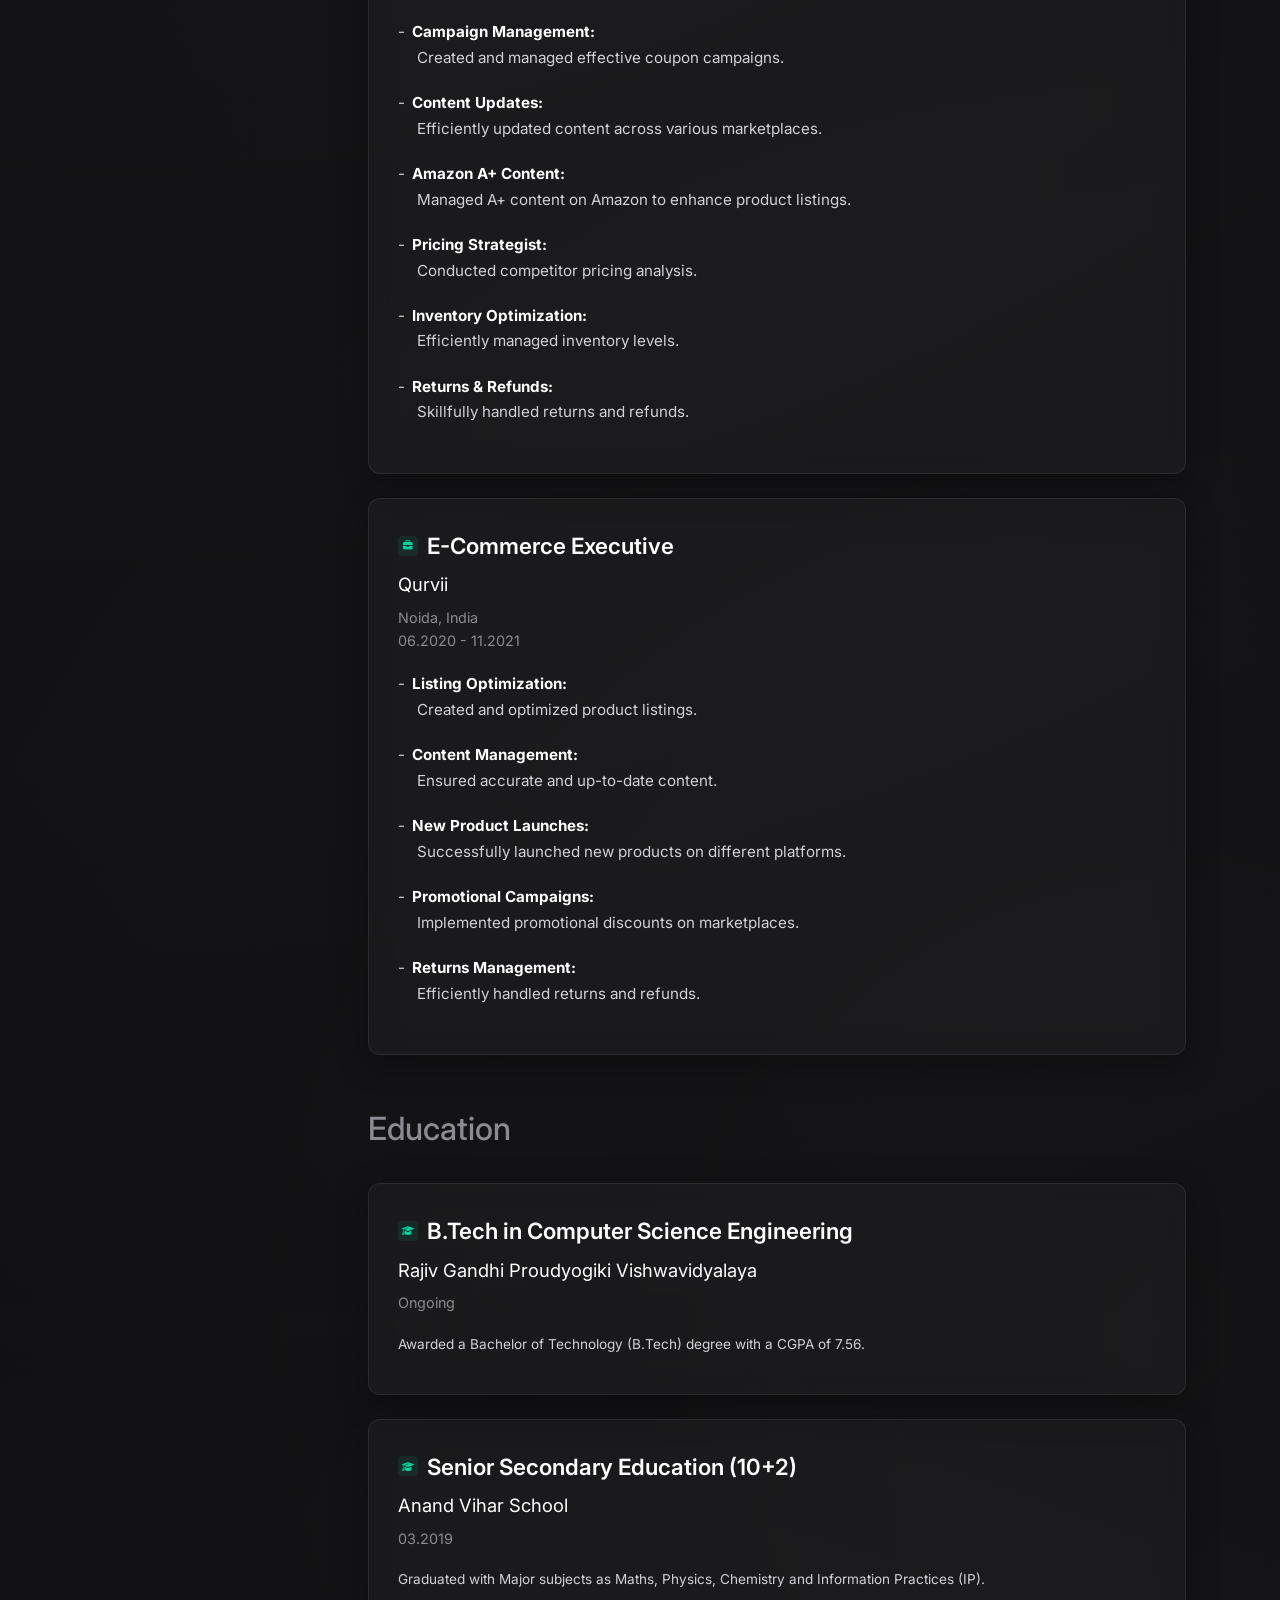
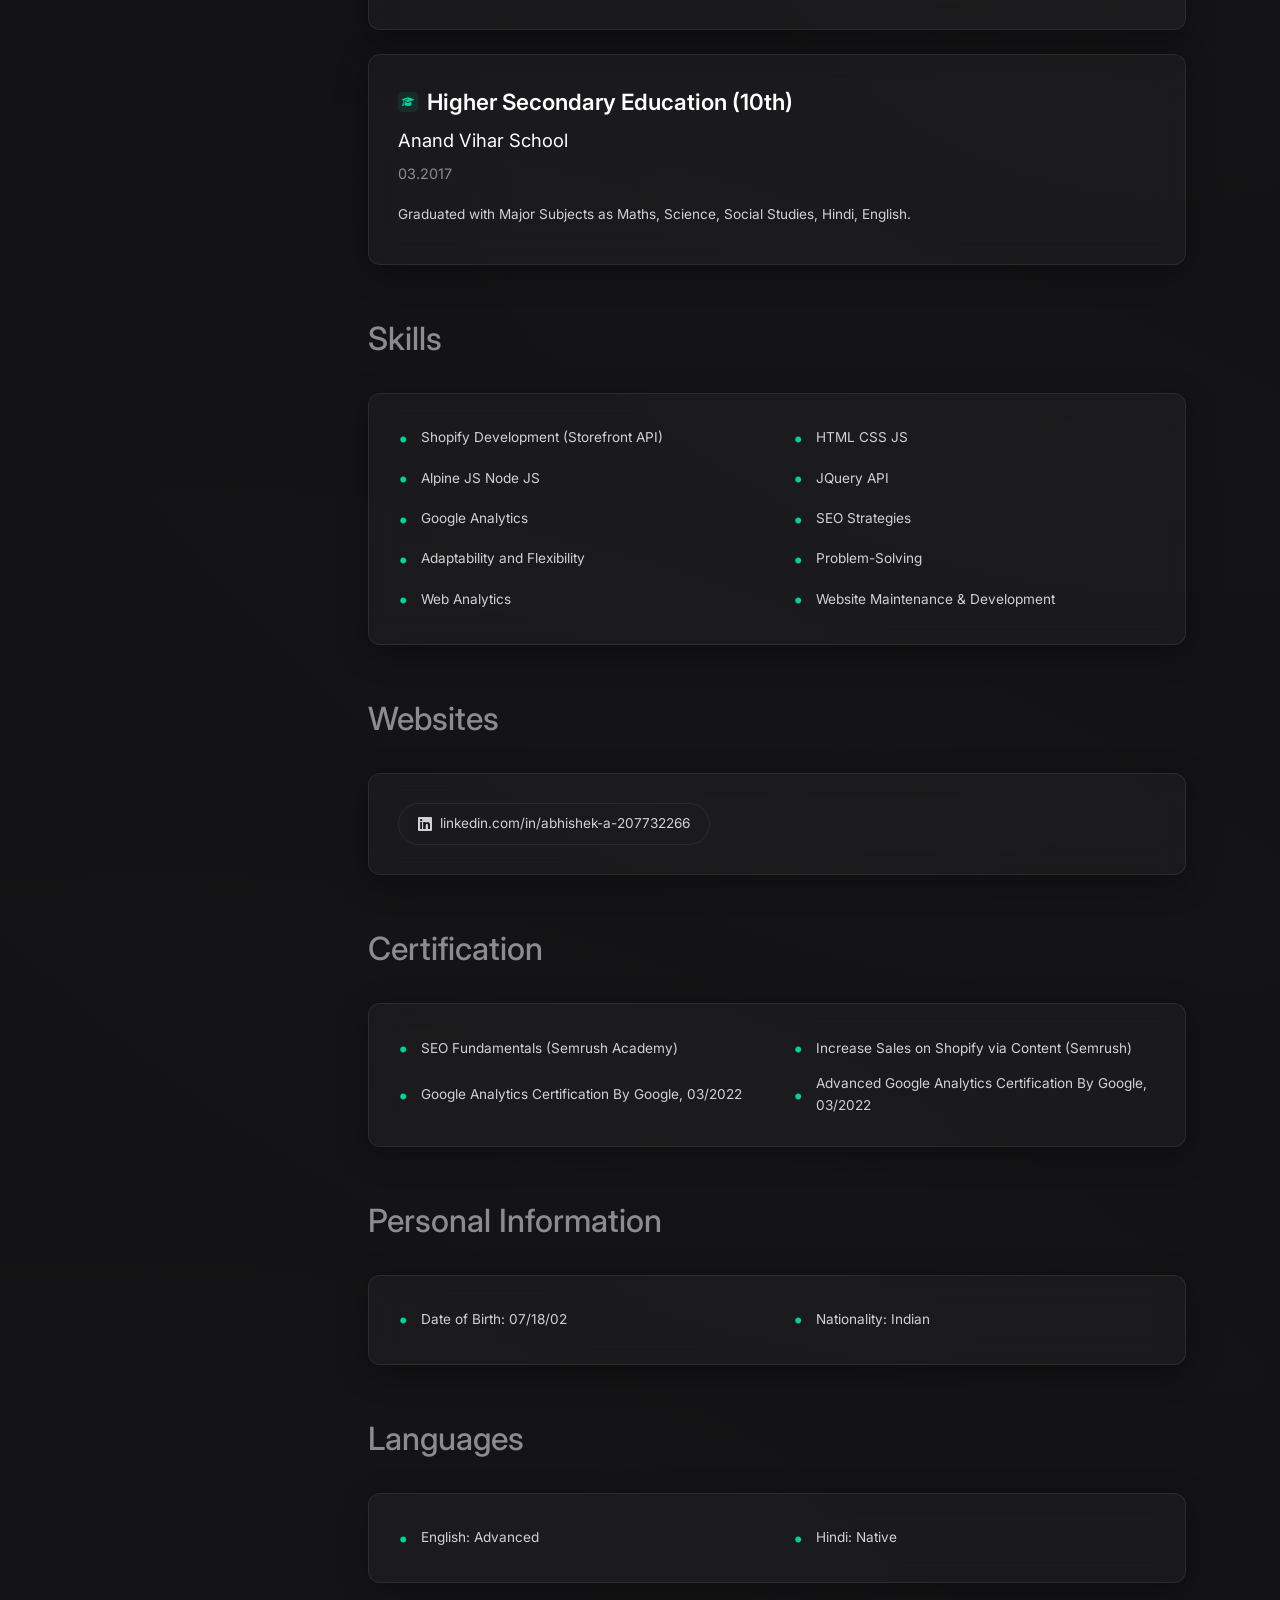
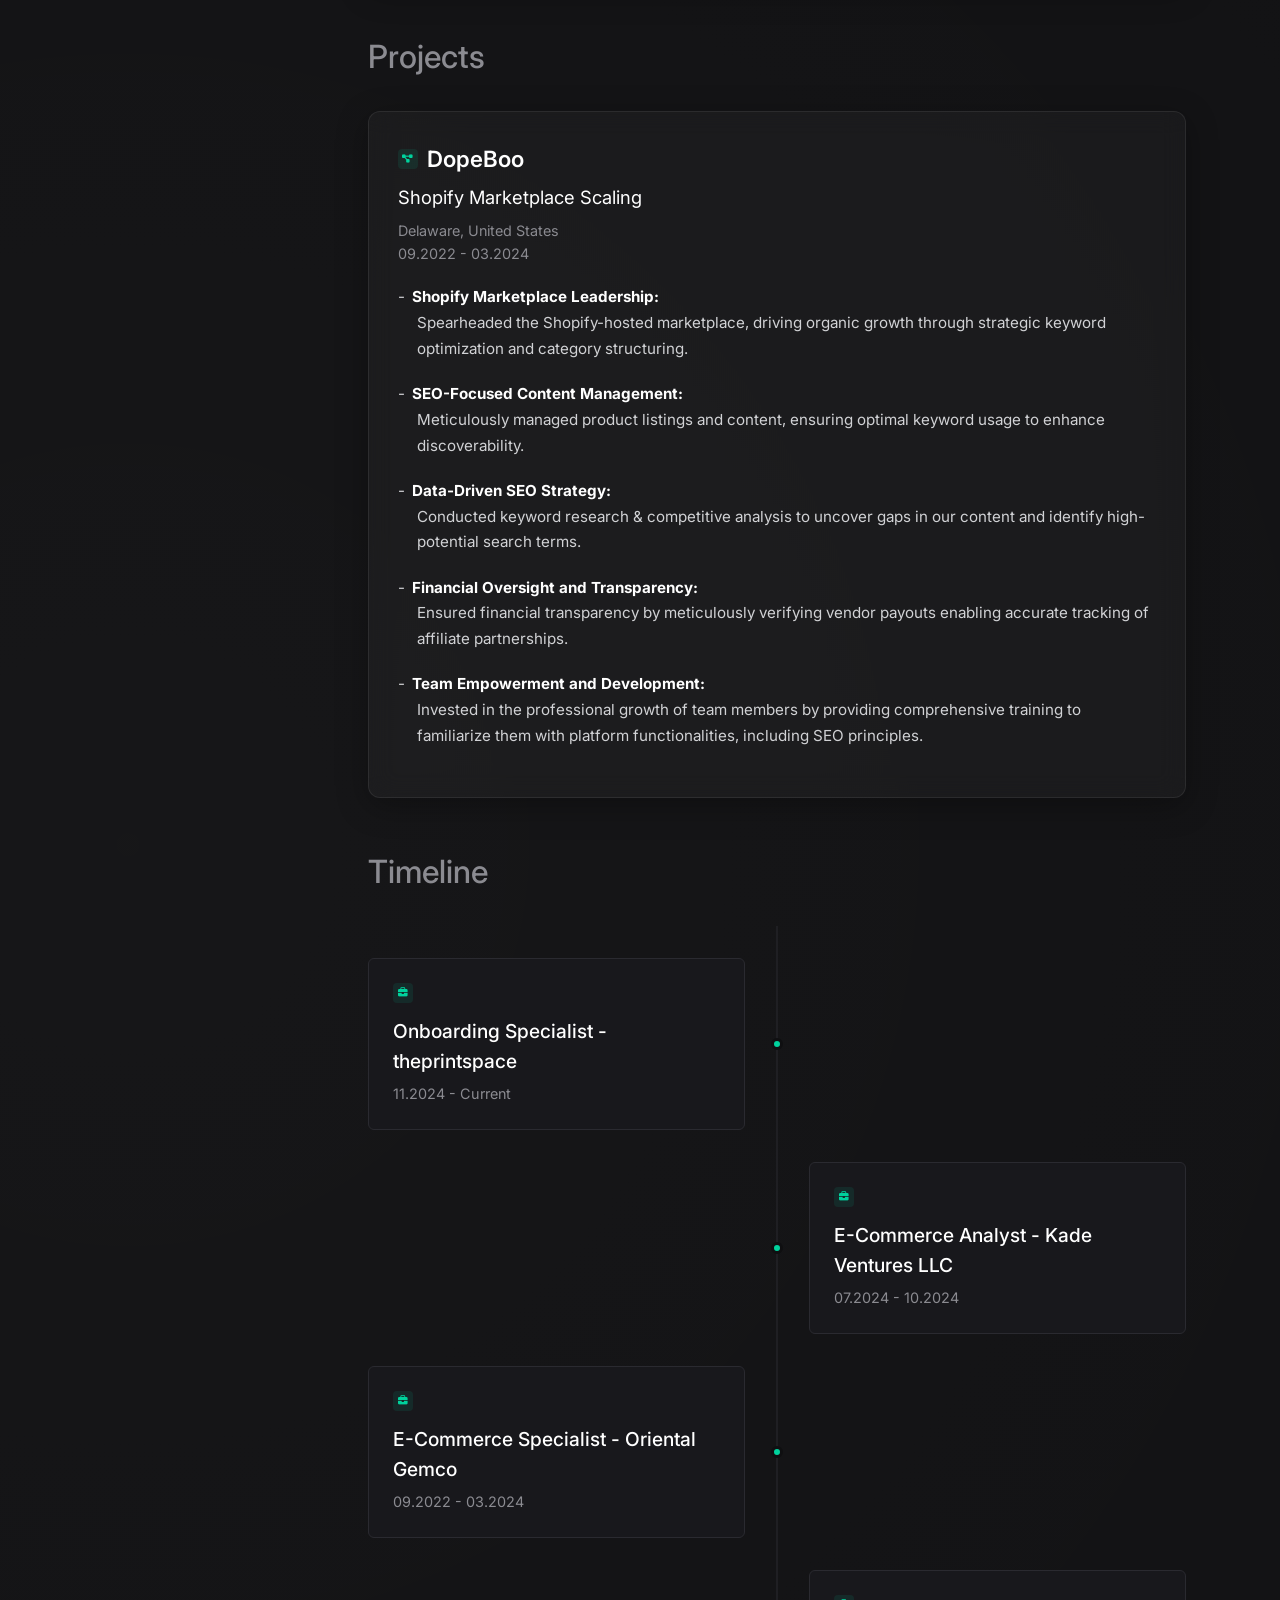
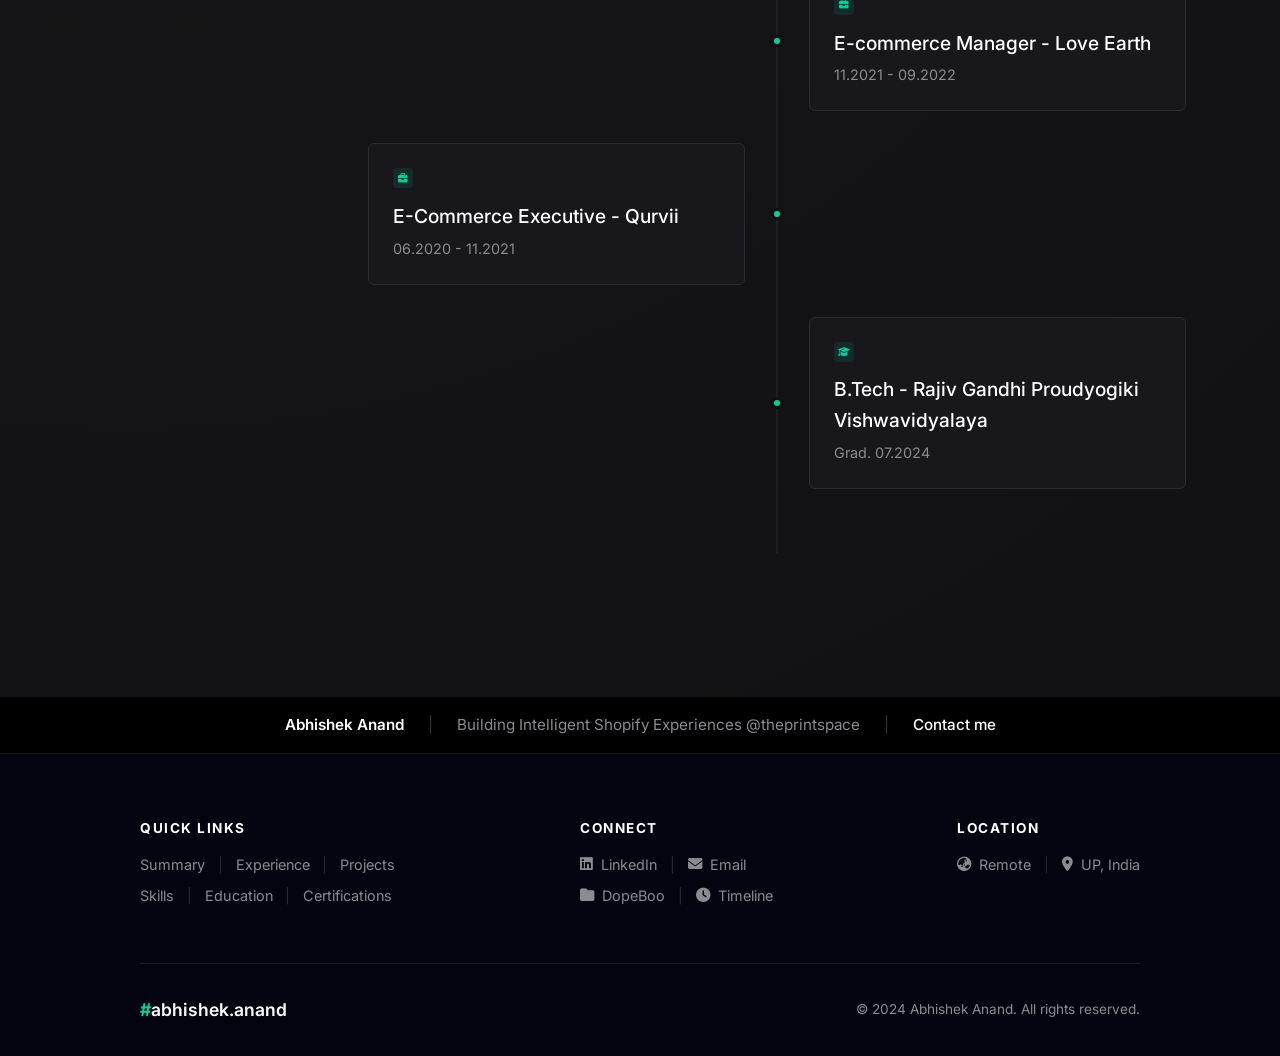
==== commit c4ee6a6c: "✨ Added interactive 404 Easter Egg game and fallback router" ====
--- a/index.html
+++ b/index.html
@@ -8,7 +8,7 @@
     <link rel="preconnect" href="https://fonts.gstatic.com" crossorigin>
     <link href="https://fonts.googleapis.com/css2?family=Inter:wght@400;500;600;700&display=swap" rel="stylesheet">
     <link rel="stylesheet" href="https://cdnjs.cloudflare.com/ajax/libs/font-awesome/6.4.0/css/all.min.css">
-    <link rel="stylesheet" href="css/styles.css">
+    <link rel="stylesheet" href="css/styles.css?v=2">
 </head>
 <body>
 
@@ -232,6 +232,6 @@
 </button>
 
 <script src="js/data.js"></script>
-<script src="js/script.js"></script>
+<script src="js/script.js?v=2"></script>
 </body>
 </html>
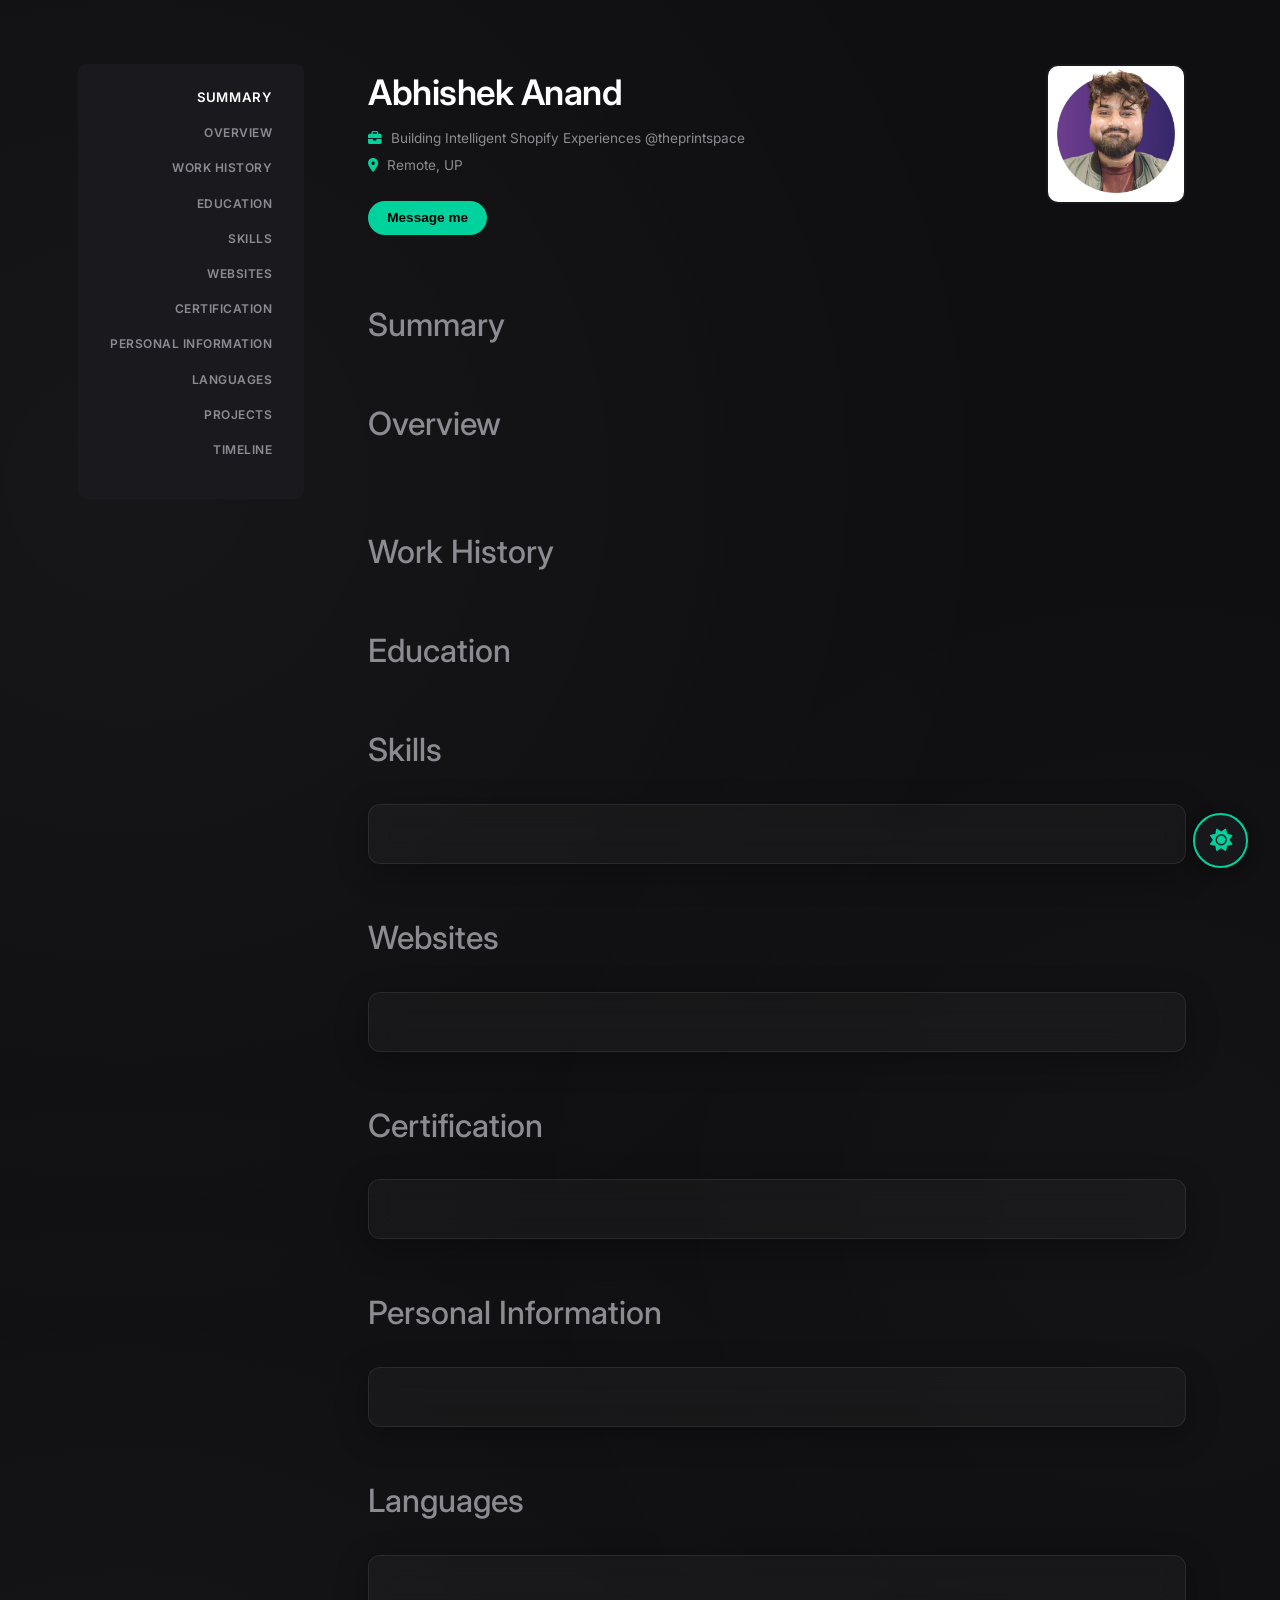
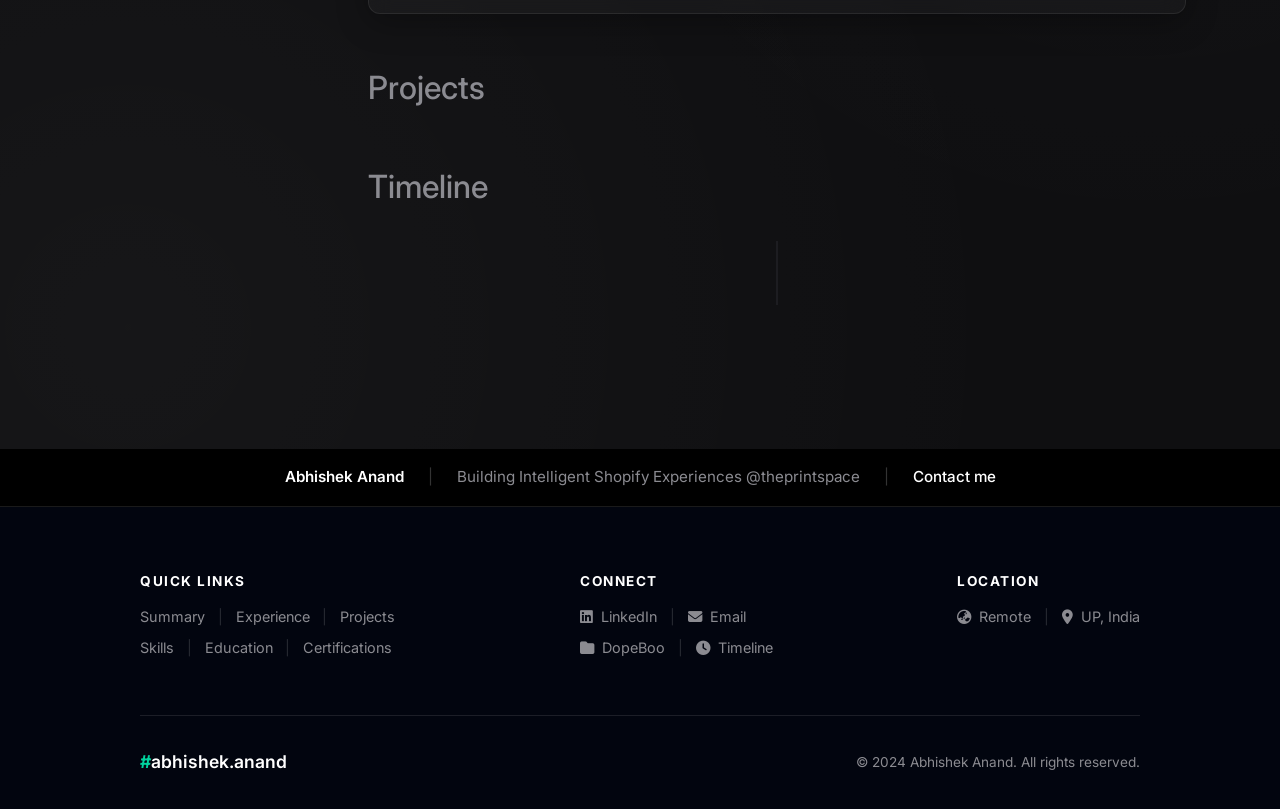
==== commit 91c1d600: "Remove unnecessary comments from codebase" ====
--- a/index.html
+++ b/index.html
@@ -8,13 +8,14 @@
     <link rel="preconnect" href="https://fonts.gstatic.com" crossorigin>
     <link href="https://fonts.googleapis.com/css2?family=Inter:wght@400;500;600;700&display=swap" rel="stylesheet">
     <link rel="stylesheet" href="https://cdnjs.cloudflare.com/ajax/libs/font-awesome/6.4.0/css/all.min.css">
-    <link rel="stylesheet" href="css/styles.css?v=2">
+    <link id="main-stylesheet" rel="stylesheet" href="css/styles.css">
+    <script>document.getElementById('main-stylesheet').href = 'css/styles.css?v=' + Date.now();</script>
 </head>
 <body>
 
 <div class="layout-wrapper">
     
-    <!-- Floating Sidebar Navigation -->
+
     <nav class="floating-nav">
         <a href="#summary" class="active">Summary</a>
         <a href="#overview">Overview</a>
@@ -29,10 +30,9 @@
         <a href="#timeline">Timeline</a>
     </nav>
 
-    <!-- Main Content Area -->
     <main class="resume-container">
         
-        <!-- Header Section -->
+
         <header class="profile-header">
             <div class="profile-text">
                 <h1>Abhishek Anand</h1>
@@ -50,99 +50,99 @@
             </div>
         </header>
 
-        <!-- Summary Section -->
+
         <section id="summary">
             <h2>Summary</h2>
             <p id="summary-content"></p>
         </section>
 
-        <!-- Overview Section -->
+
         <section id="overview">
             <h2>Overview</h2>
             <div class="overview-grid" id="overview-container">
-                <!-- Data injected via JS -->
-            </div>
-        </section>
-
-        <!-- Work History Section -->
+
+            </div>
+        </section>
+
+
         <section id="work-history">
             <h2>Work History</h2>
             <div id="work-history-container">
-                <!-- Data injected via JS -->
-            </div>
-        </section>
-
-        <!-- Education Section -->
+
+            </div>
+        </section>
+
+
         <section id="education">
             <h2>Education</h2>
             <div id="education-container">
-                <!-- Data injected via JS -->
-            </div>
-        </section>
-
-        <!-- Skills Section -->
+
+            </div>
+        </section>
+
+
         <section id="skills" class="fade-in">
             <h2>Skills</h2>
             <div class="experience-card">
                 <ul class="skills-grid" id="skills-container">
-                    <!-- Data injected via JS -->
-                </ul>
-            </div>
-        </section>
-
-        <!-- Websites Section -->
+
+                </ul>
+            </div>
+        </section>
+
+
         <section id="websites" class="fade-in">
             <h2>Websites</h2>
             <div class="experience-card">
                 <div id="websites-container" style="display:flex; flex-wrap:wrap; gap:0.8rem;">
-                    <!-- Data injected via JS -->
-                </div>
-            </div>
-        </section>
-
-        <!-- Certification Section -->
+
+                </div>
+            </div>
+        </section>
+
+
         <section id="certifications" class="fade-in">
             <h2>Certification</h2>
             <div class="experience-card">
                 <ul class="skills-grid" id="certifications-container">
-                    <!-- Data injected via JS -->
-                </ul>
-            </div>
-        </section>
-
-        <!-- Personal Info Section -->
+
+                </ul>
+            </div>
+        </section>
+
+
         <section id="personal" class="fade-in">
             <h2>Personal Information</h2>
             <div class="experience-card">
                 <ul class="skills-grid" id="personal-container">
-                    <!-- Data injected via JS -->
-                </ul>
-            </div>
-        </section>
-
-        <!-- Languages Section -->
+
+                </ul>
+            </div>
+        </section>
+
+
         <section id="languages" class="fade-in">
             <h2>Languages</h2>
             <div class="experience-card" style="margin-bottom: 0;">
                 <ul class="skills-grid" id="languages-container">
-                    <!-- Data injected via JS -->
+
                 </ul>
             </div>
         </section>
         
-        <!-- Projects Section -->
+
         <section id="projects">
             <h2>Projects</h2>
             <div id="projects-container">
-                <!-- Data injected via JS -->
-            </div>
-        </section>
-
-        <!-- Timeline Section -->
+
+            </div>
+        </section>
+
+
         <section id="timeline">
             <h2>Timeline</h2>
             <div class="timeline-wrapper" id="timeline-container">
-                <!-- Data injected via JS -->
+
             </div>
         </section>
 
@@ -150,9 +150,9 @@
 </div>
 
 
-<!-- Full Width Footer -->
+
 <footer class="site-footer">
-    <!-- Strip 1: Action Bar -->
+
     <div class="footer-strip footer-action-bar">
         <span>Abhishek Anand</span>
         <span class="divider">|</span>
@@ -161,11 +161,11 @@
         <a href="mailto:abhishekanand640@yahoo.com" class="footer-contact-link">Contact me</a>
     </div>
 
-    <!-- Main Footer Content -->
+
     <div class="footer-main">
         <div class="footer-container">
             
-            <!-- Multi-Column Layout -->
+
             <div class="footer-columns-wrapper">
                 
                 <div class="footer-column-section">
@@ -209,10 +209,10 @@
                 </div>
             </div>
 
-            <!-- Strip 2: Divider -->
+
             <div class="footer-strip-divider"></div>
 
-            <!-- Footer Bottom -->
+
             <div class="footer-bottom">
                 <div class="footer-logo">
                     <span style="color: var(--accent-cyan); font-weight: 700;">#</span>abhishek.anand
@@ -226,12 +226,24 @@
     </div>
 </footer>
 
-<!-- Theme Toggle FAB -->
+
 <button id="theme-toggle" class="theme-toggle-btn" aria-label="Toggle Theme">
     <i class="fa-solid fa-sun"></i>
 </button>
 
-<script src="js/data.js"></script>
-<script src="js/script.js?v=2"></script>
+
+<script>
+    (function() {
+        var cacheBuster = '?v=' + Date.now();
+        var dataScript = document.createElement('script');
+        dataScript.src = 'js/data.js' + cacheBuster;
+        dataScript.onload = function() {
+            var mainScript = document.createElement('script');
+            mainScript.src = 'js/script.js' + cacheBuster;
+            document.body.appendChild(mainScript);
+        };
+        document.body.appendChild(dataScript);
+    })();
+</script>
 </body>
 </html>
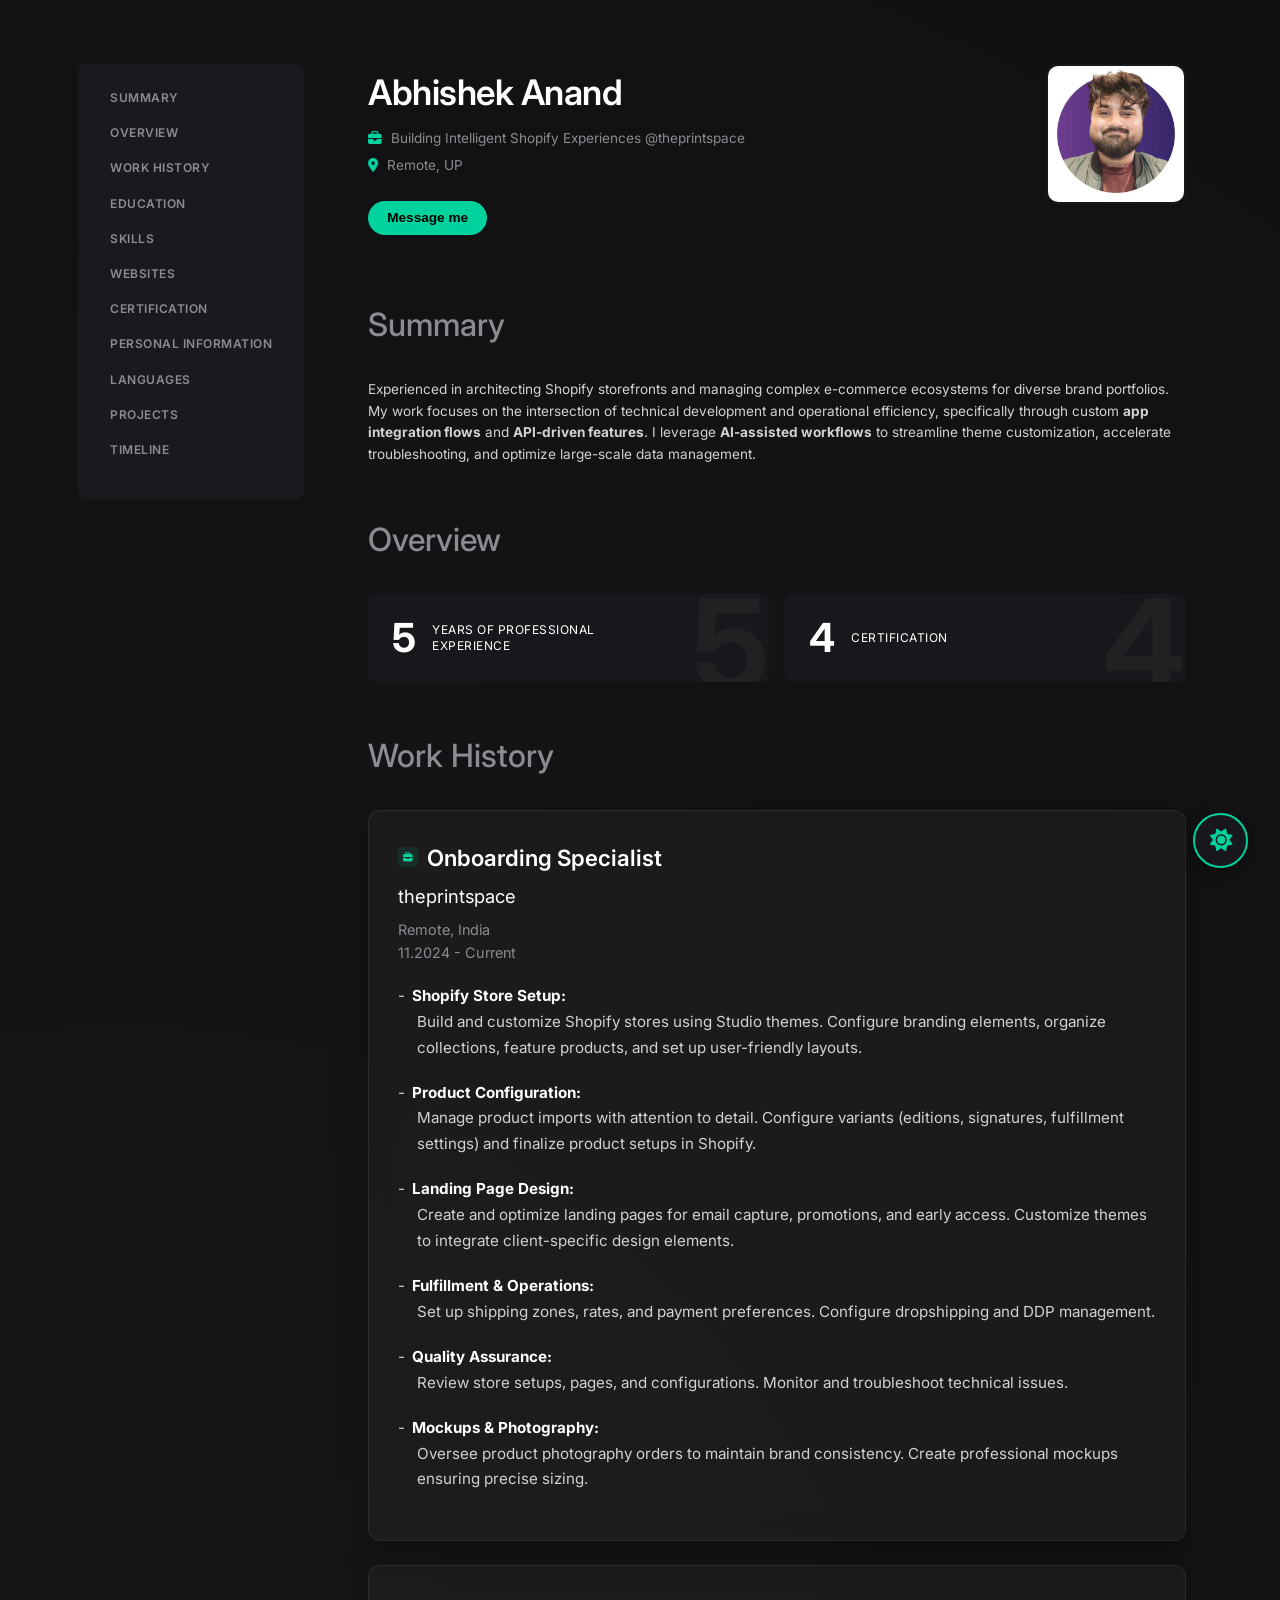
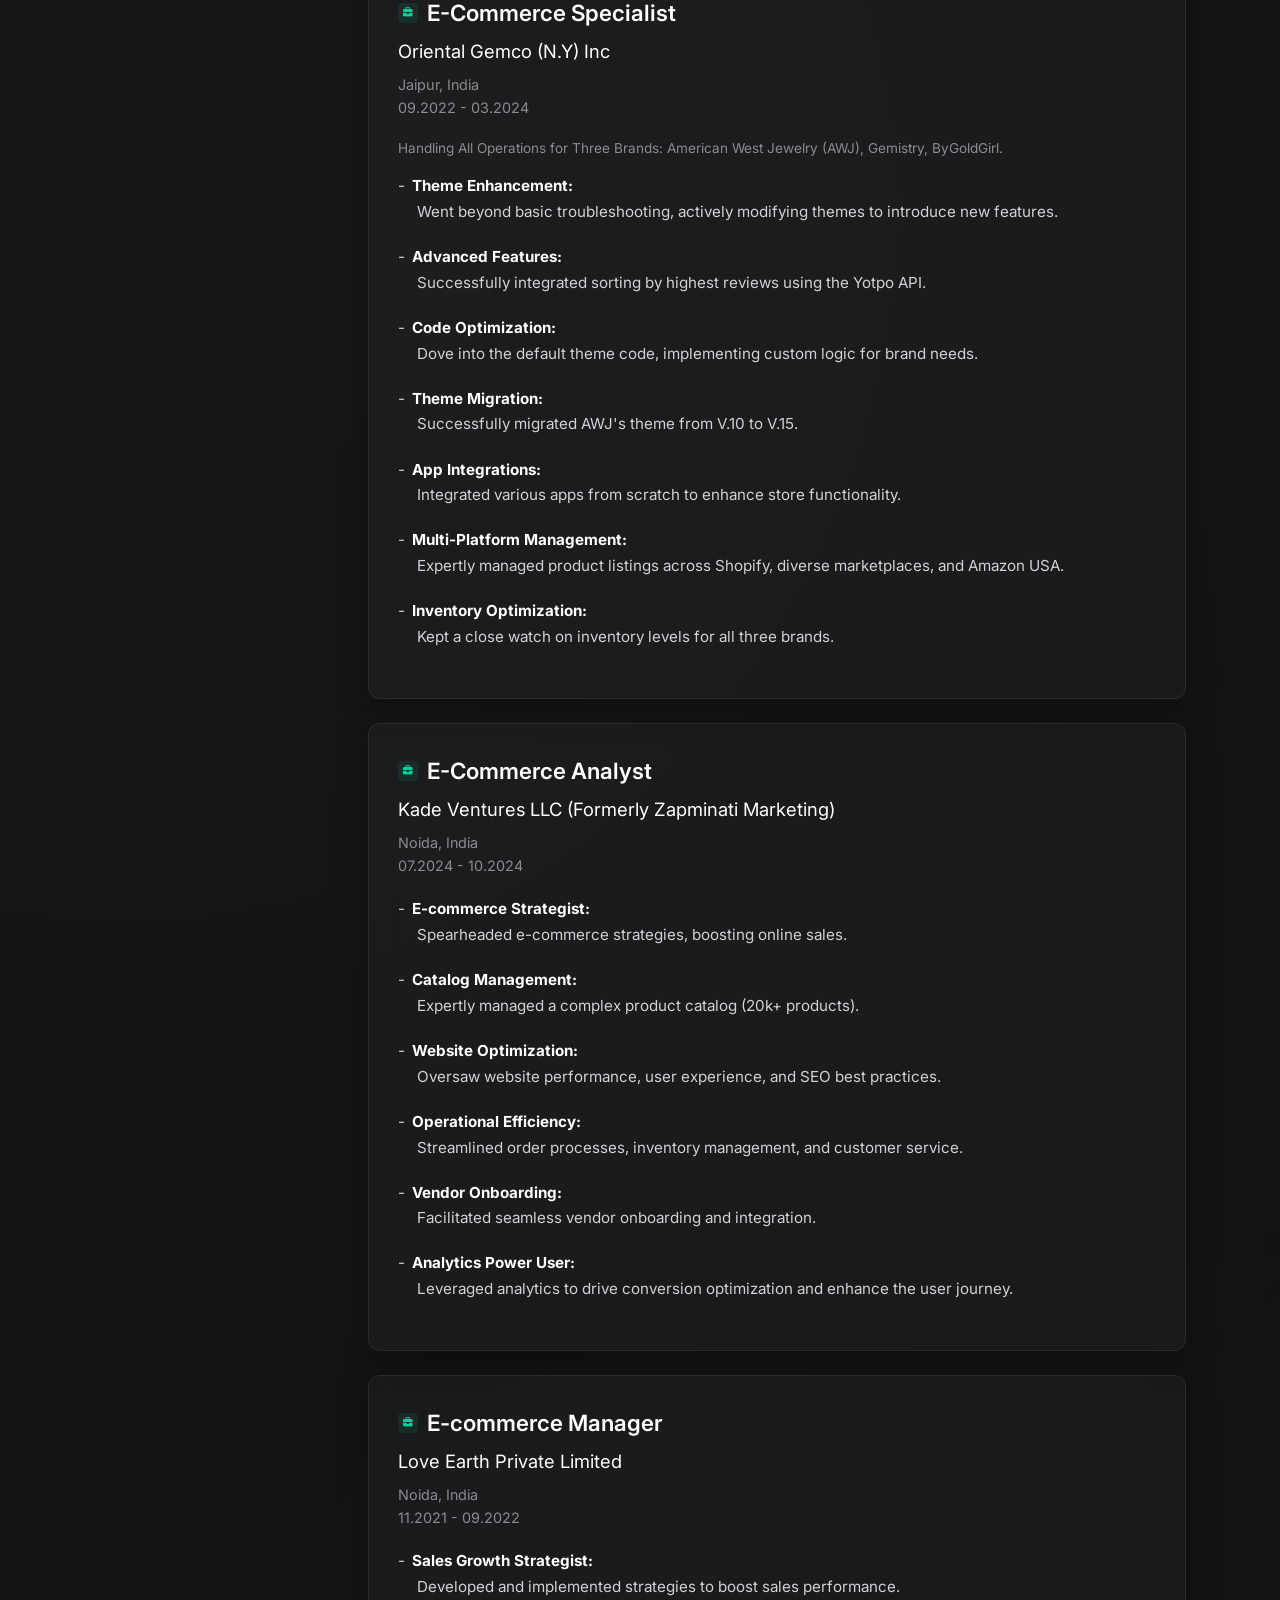
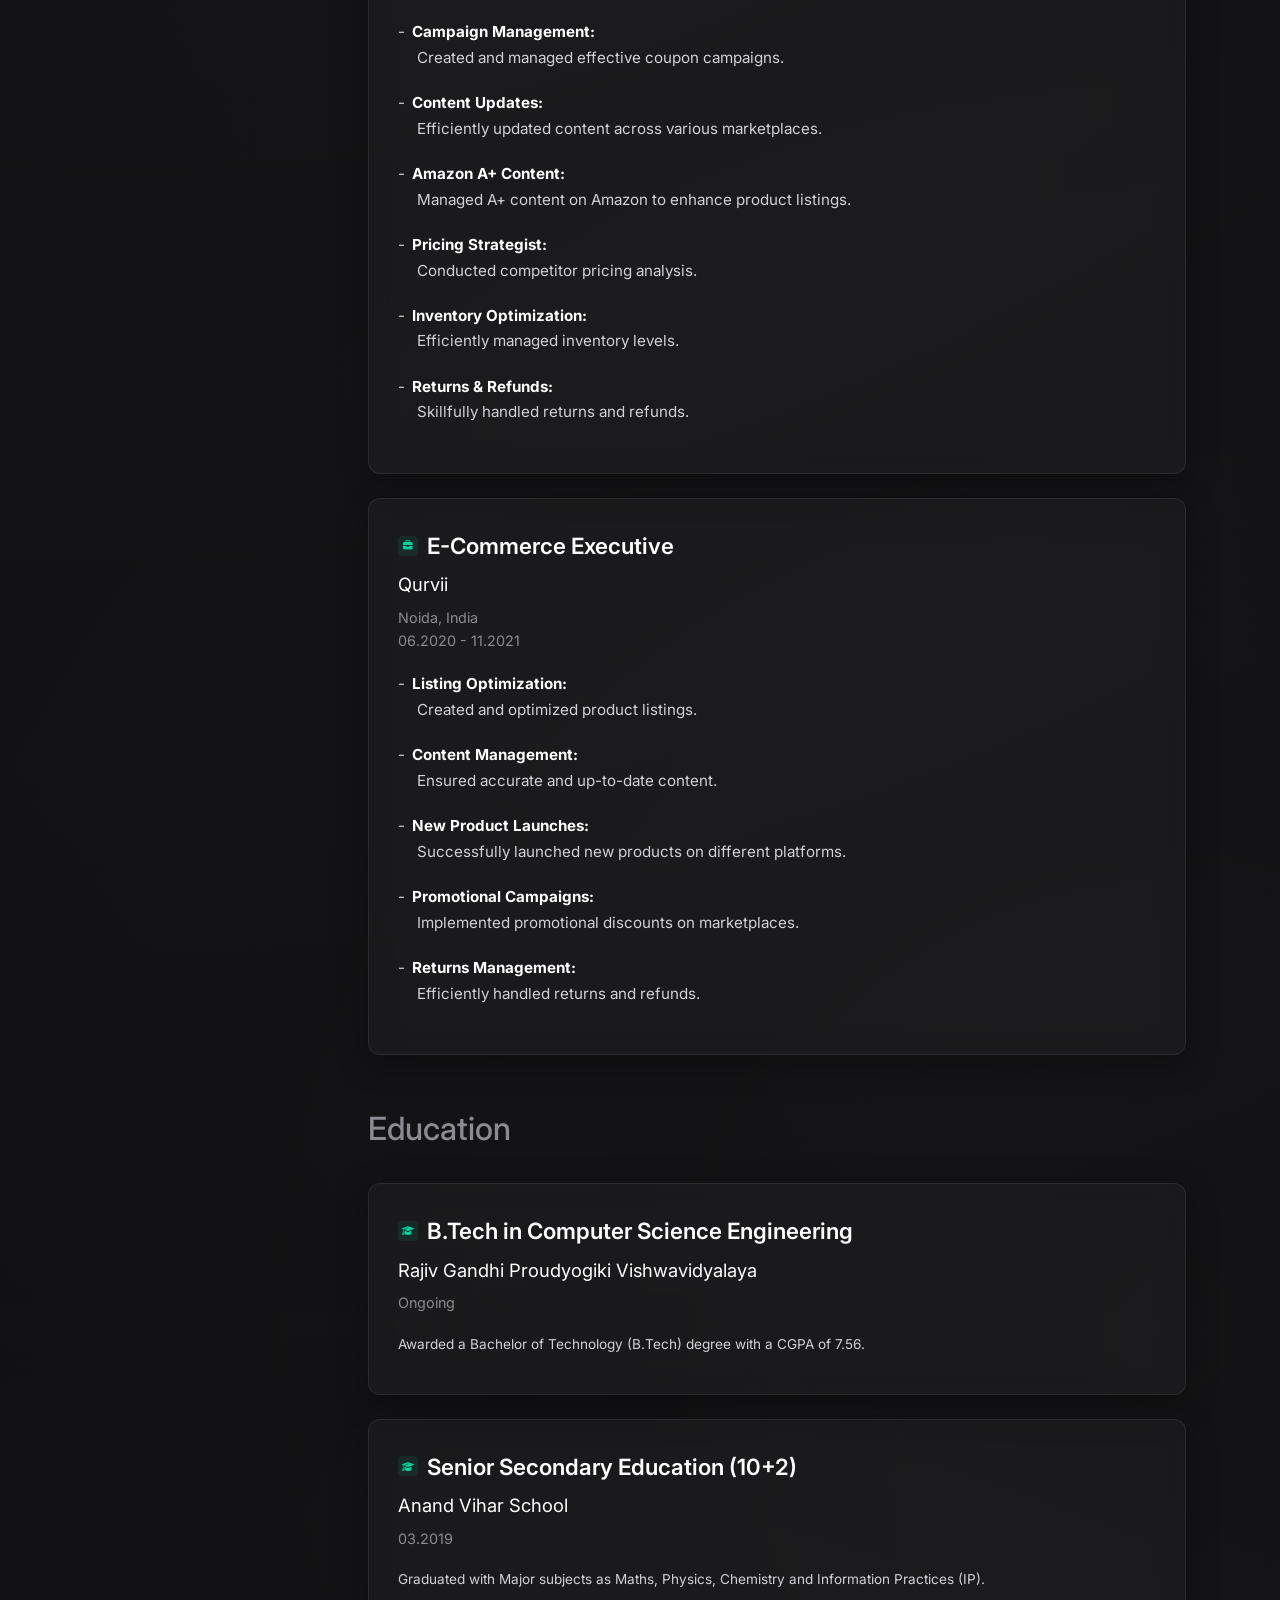
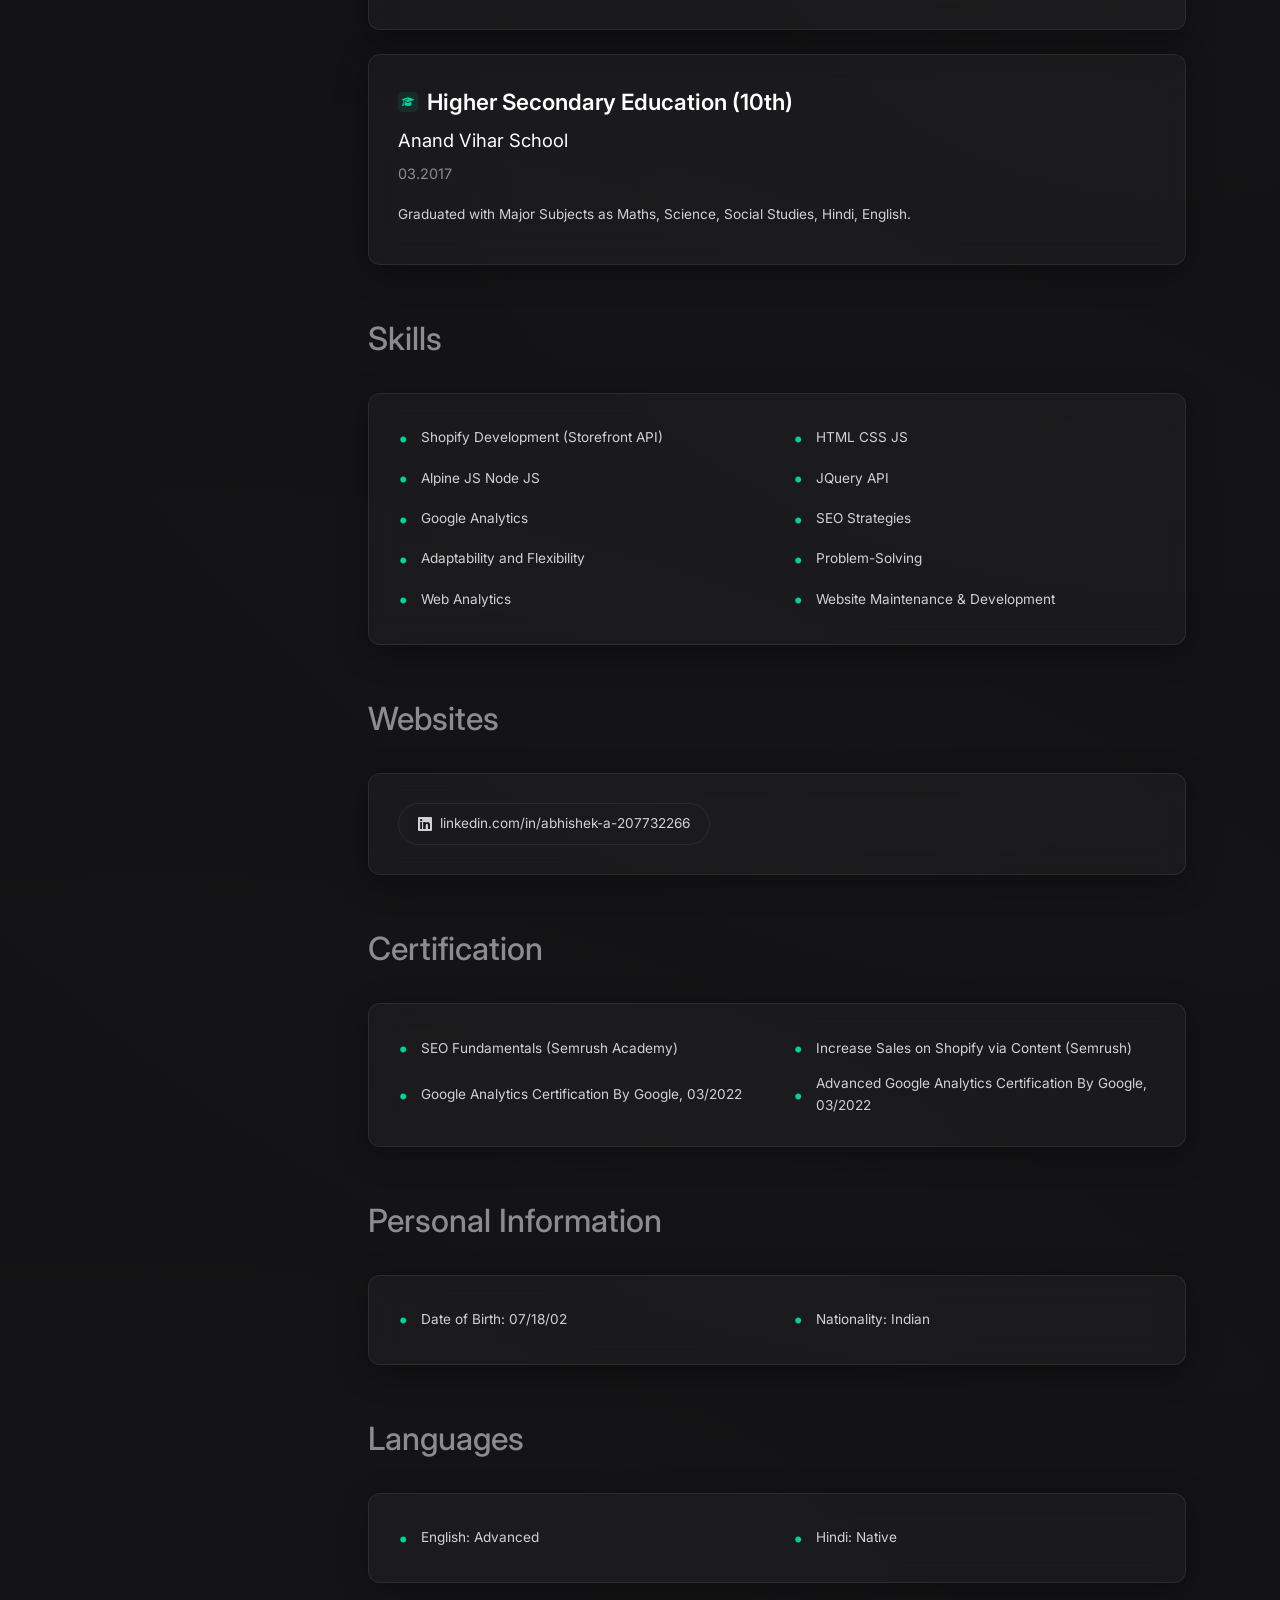
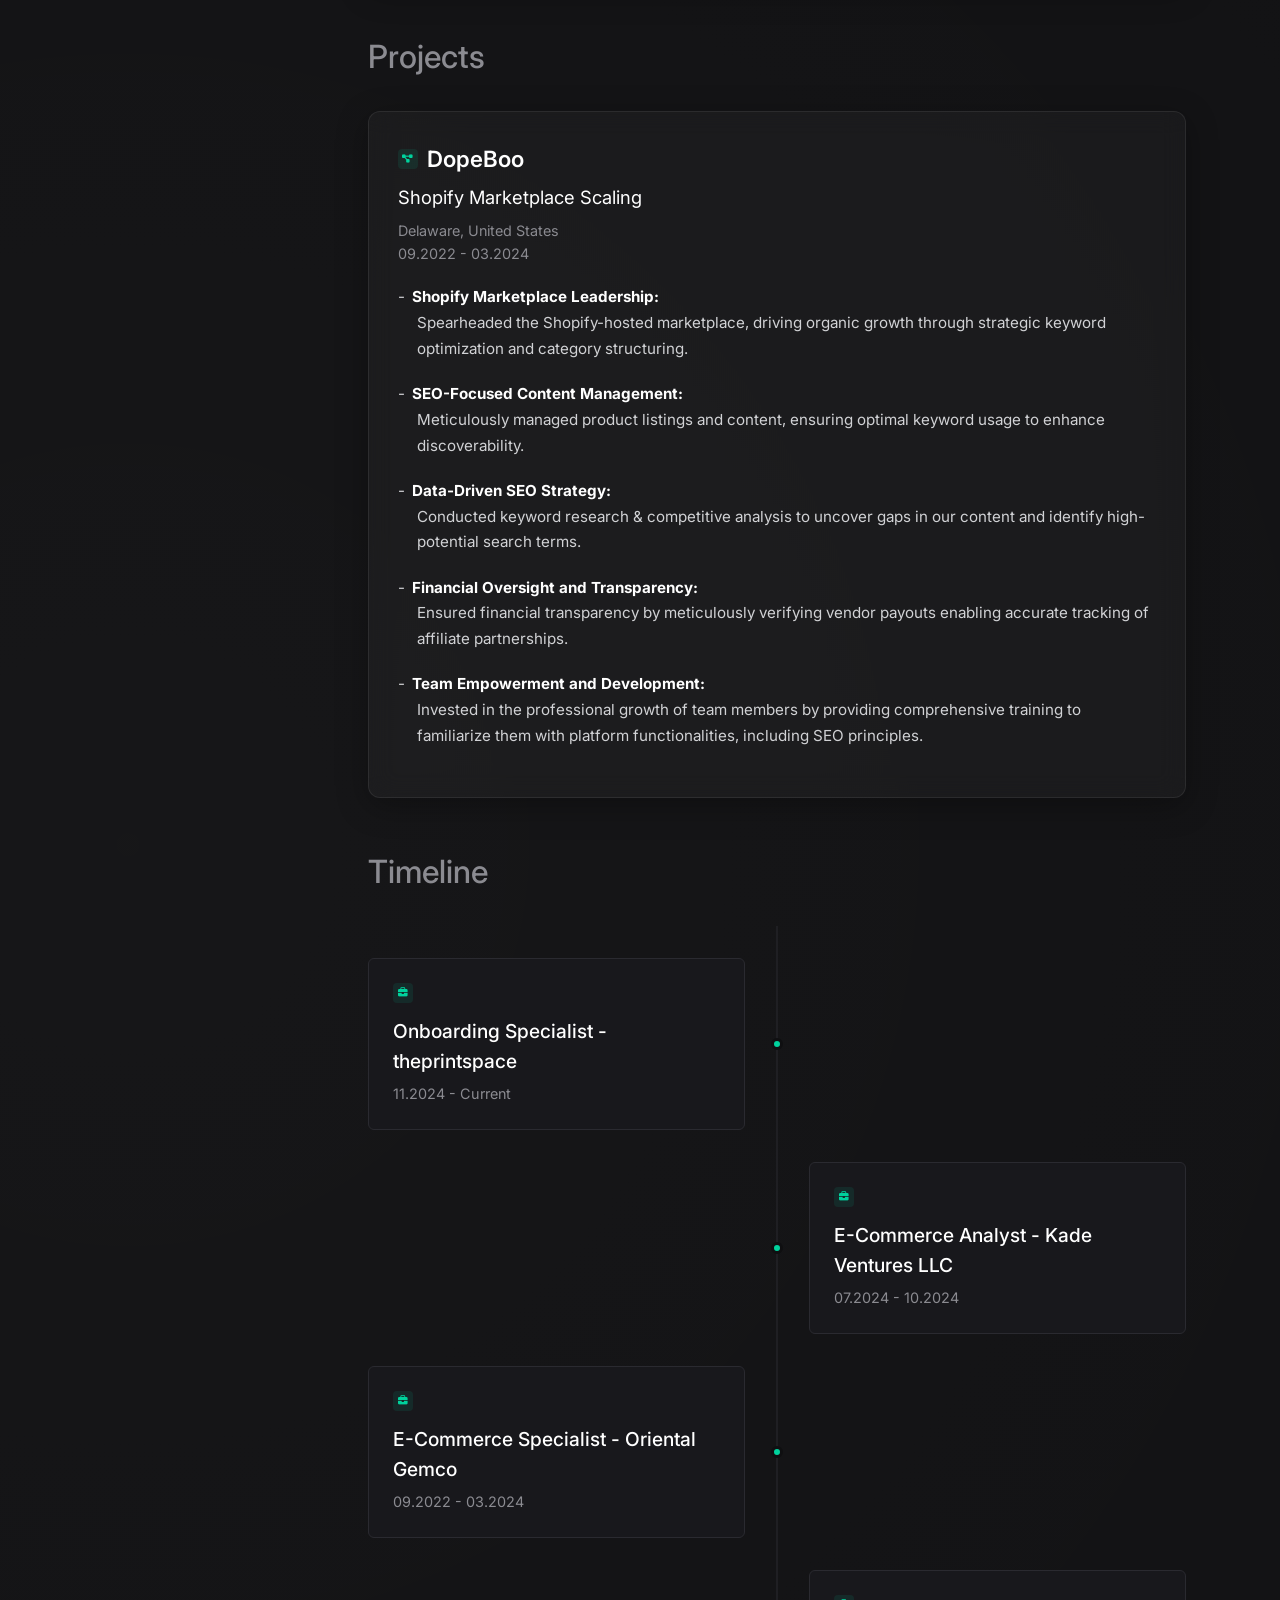
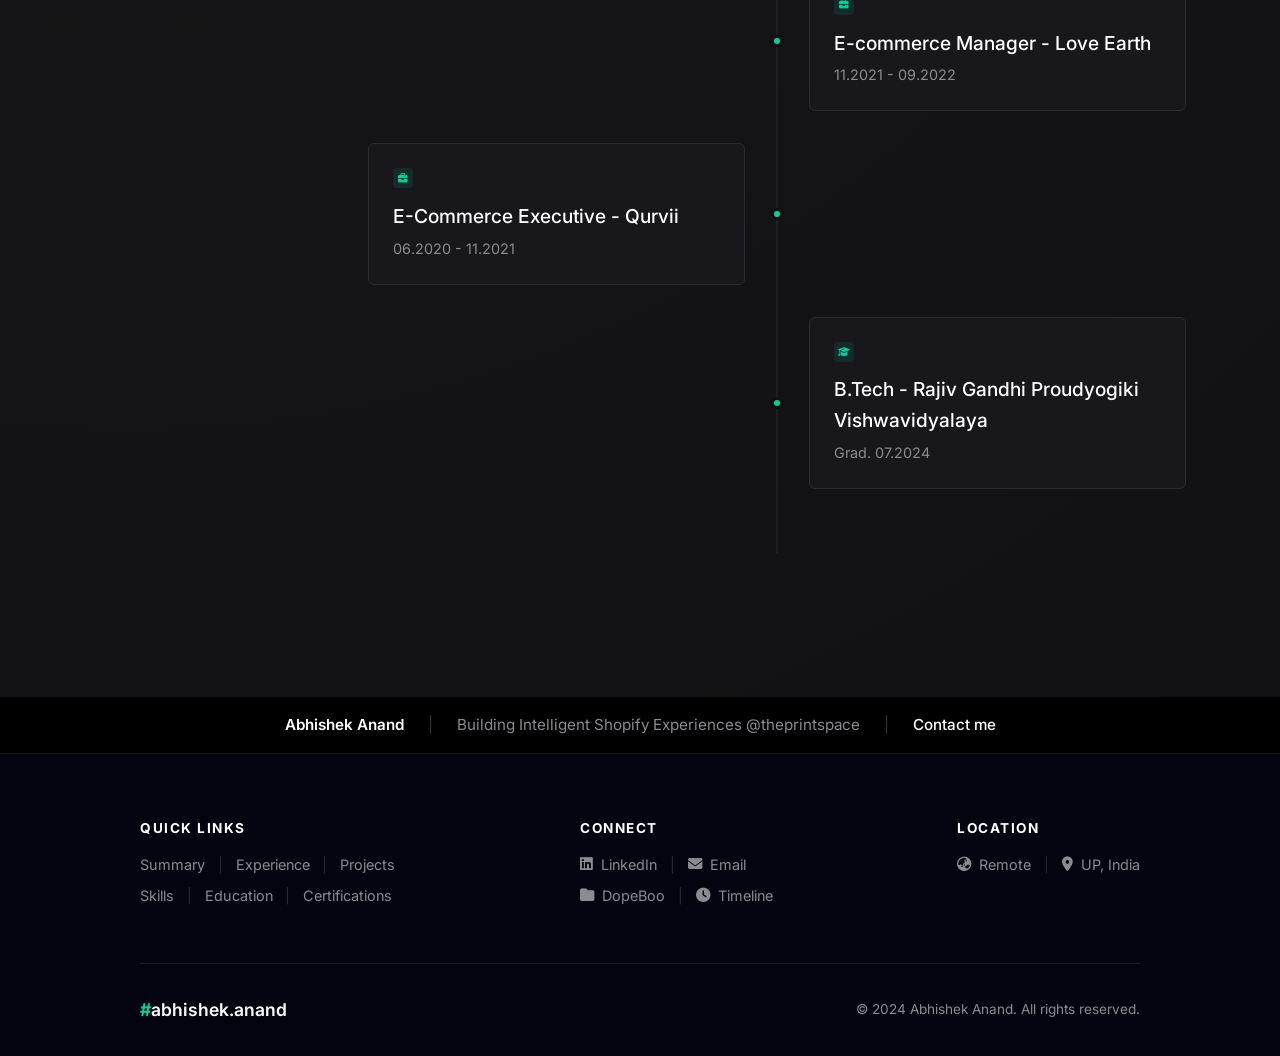
==== commit be80b4f3: "Prevent FOUC by fading in content after CSS and JS finish loading" ====
--- a/index.html
+++ b/index.html
@@ -8,10 +8,24 @@
     <link rel="preconnect" href="https://fonts.gstatic.com" crossorigin>
     <link href="https://fonts.googleapis.com/css2?family=Inter:wght@400;500;600;700&display=swap" rel="stylesheet">
     <link rel="stylesheet" href="https://cdnjs.cloudflare.com/ajax/libs/font-awesome/6.4.0/css/all.min.css">
+    
+    <!-- Prevent FOUC (Flash of Unstyled Content) -->
+    <style>
+        body { visibility: hidden; opacity: 0; transition: opacity 0.4s ease; background-color: #0f0f11; }
+        body.light-mode { background-color: #f2f4f7; }
+        body.ready { visibility: visible; opacity: 1; }
+    </style>
+    <noscript><style>body { visibility: visible; opacity: 1; }</style></noscript>
+
     <link id="main-stylesheet" rel="stylesheet" href="css/styles.css">
-    <script>document.getElementById('main-stylesheet').href = 'css/styles.css?v=' + Date.now();</script>
 </head>
 <body>
+    <script>
+        // Apply theme immediately to prevent background flash
+        if (localStorage.getItem('theme') === 'light') {
+            document.body.classList.add('light-mode');
+        }
+    </script>
 
 <div class="layout-wrapper">
     
@@ -235,6 +249,30 @@
 <script>
     (function() {
         var cacheBuster = '?v=' + Date.now();
+        
+        var cssReady = false;
+        var jsReady = false;
+
+        function checkAndShow() {
+            if (cssReady && jsReady) {
+                document.body.classList.add('ready');
+            }
+        }
+
+        // 1. Load CSS
+        var cssLink = document.getElementById('main-stylesheet');
+        cssLink.onload = function() {
+            cssReady = true;
+            checkAndShow();
+        };
+        cssLink.href = 'css/styles.css' + cacheBuster;
+
+        // 2. Load JS
+        window.markJsReady = function() {
+            jsReady = true;
+            checkAndShow();
+        };
+
         var dataScript = document.createElement('script');
         dataScript.src = 'js/data.js' + cacheBuster;
         dataScript.onload = function() {
@@ -243,6 +281,11 @@
             document.body.appendChild(mainScript);
         };
         document.body.appendChild(dataScript);
+
+        // Fallback: forcefully show page after 1.5s
+        setTimeout(function() {
+            document.body.classList.add('ready');
+        }, 1500);
     })();
 </script>
 </body>
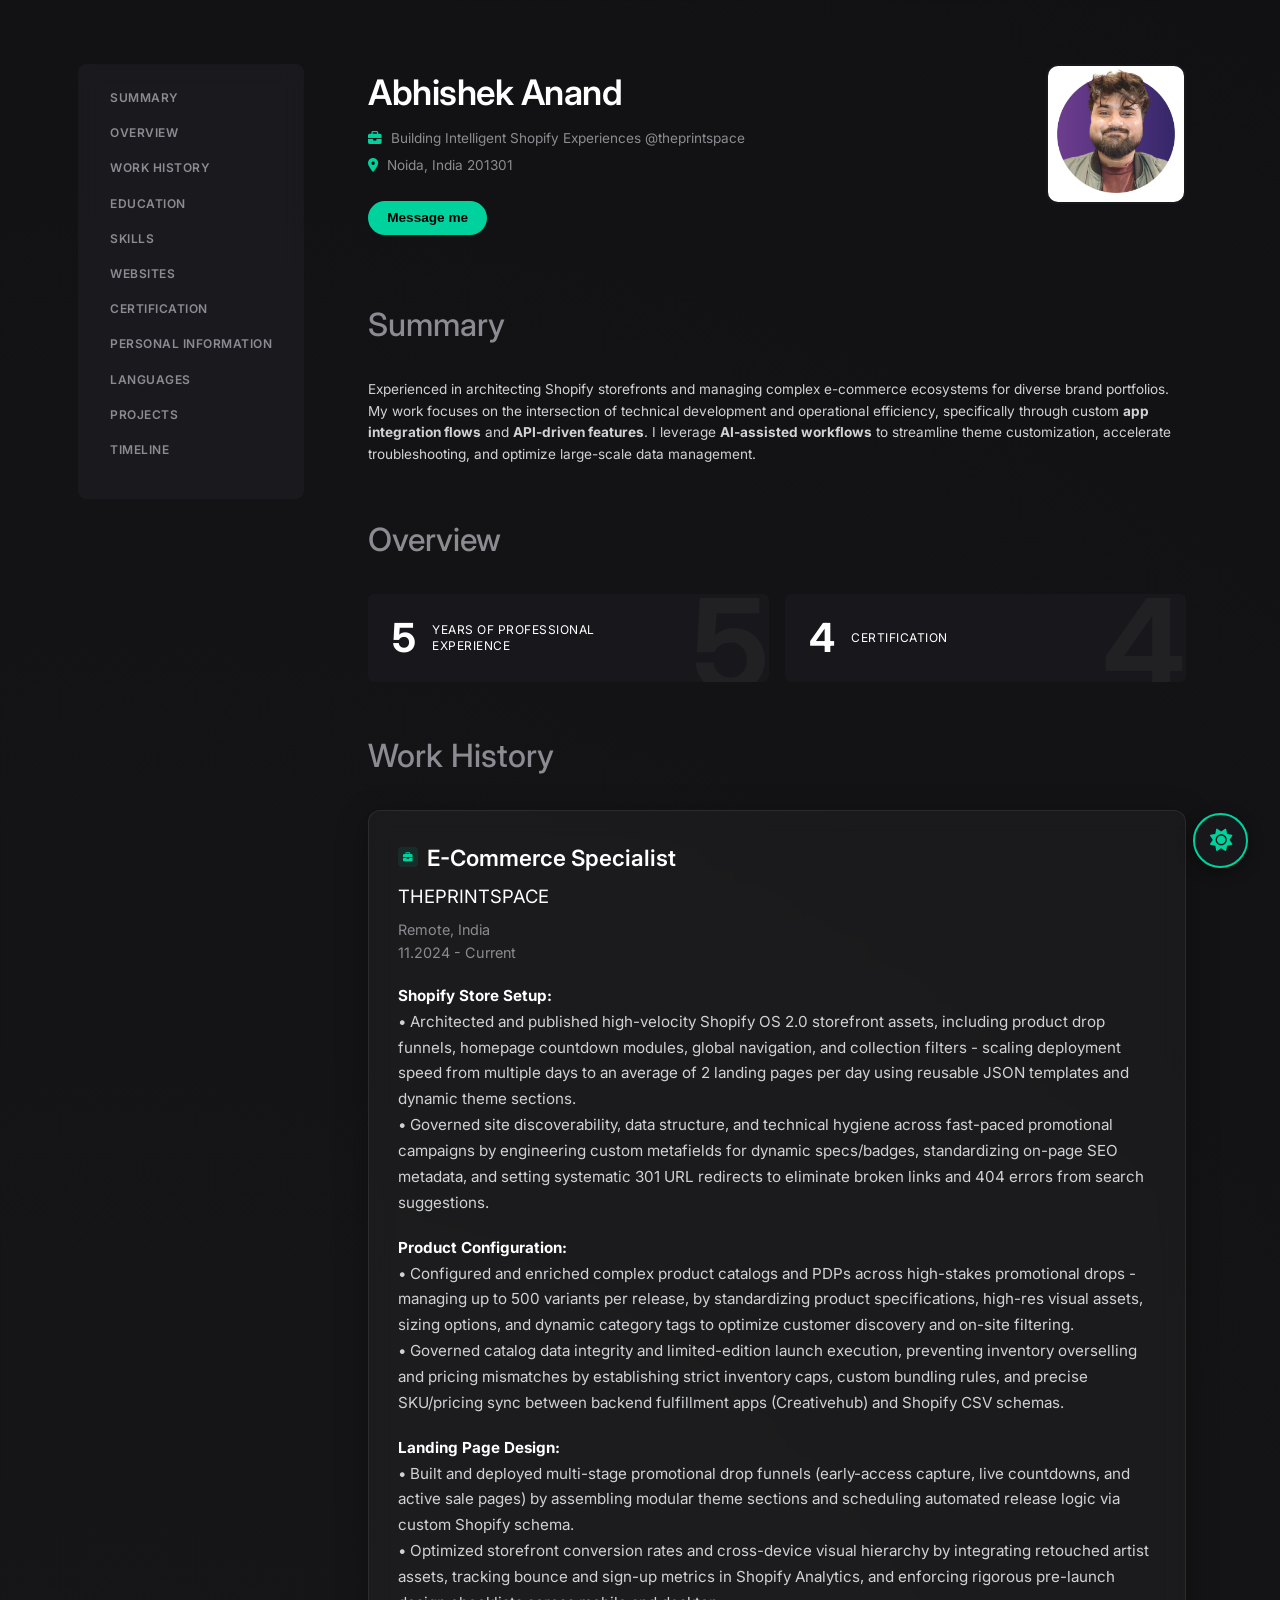
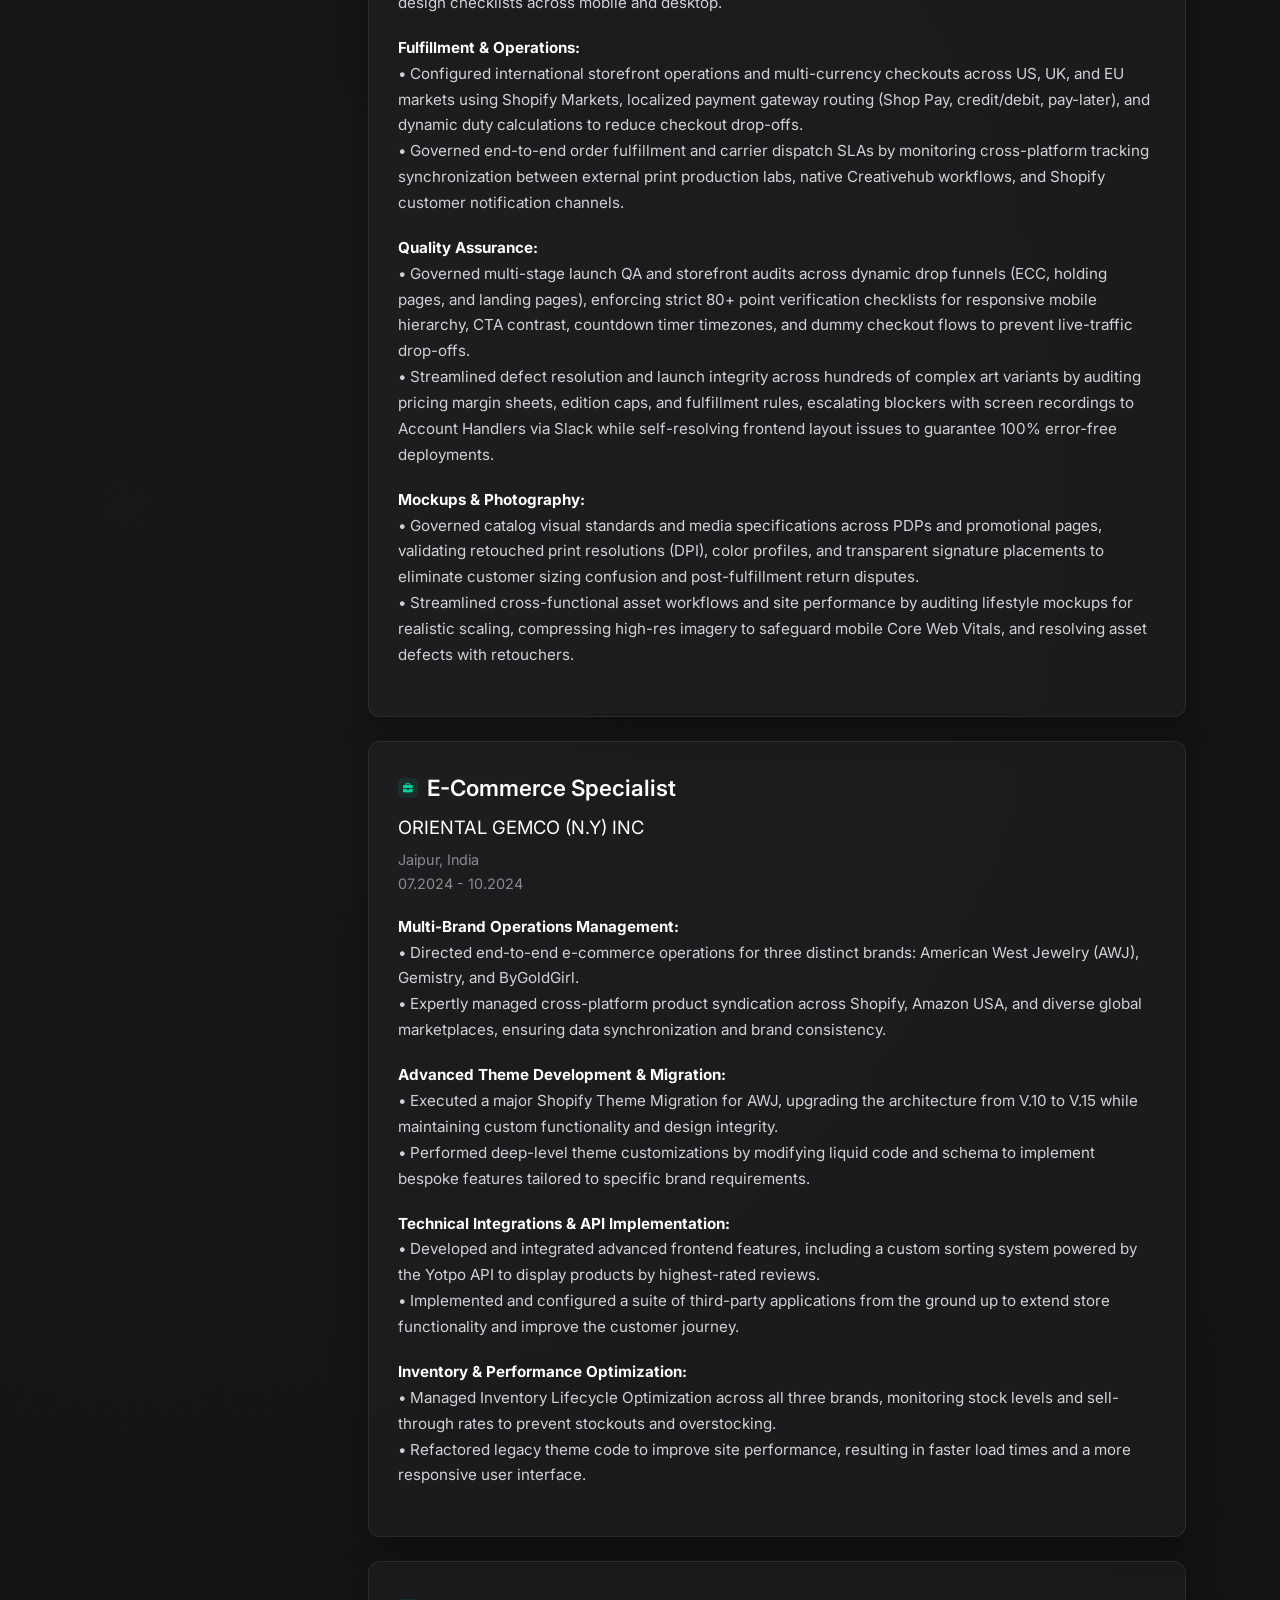
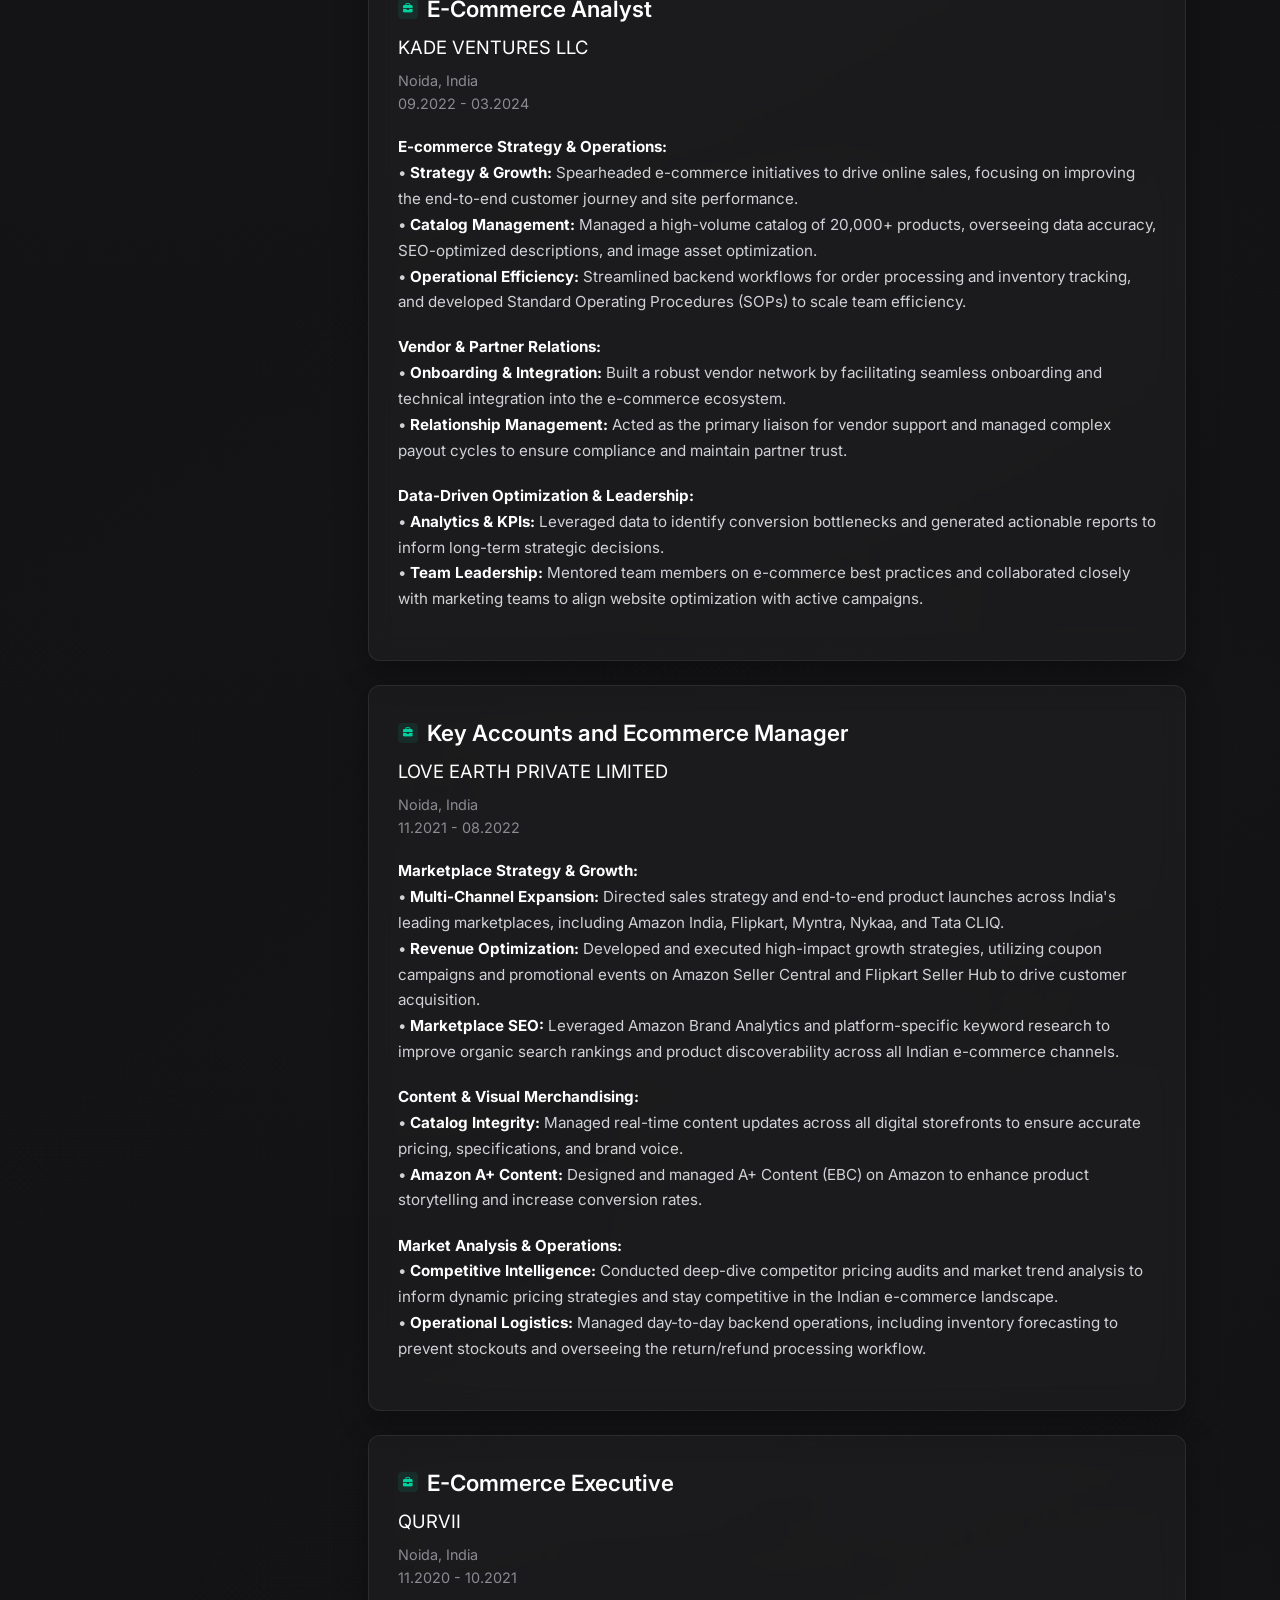
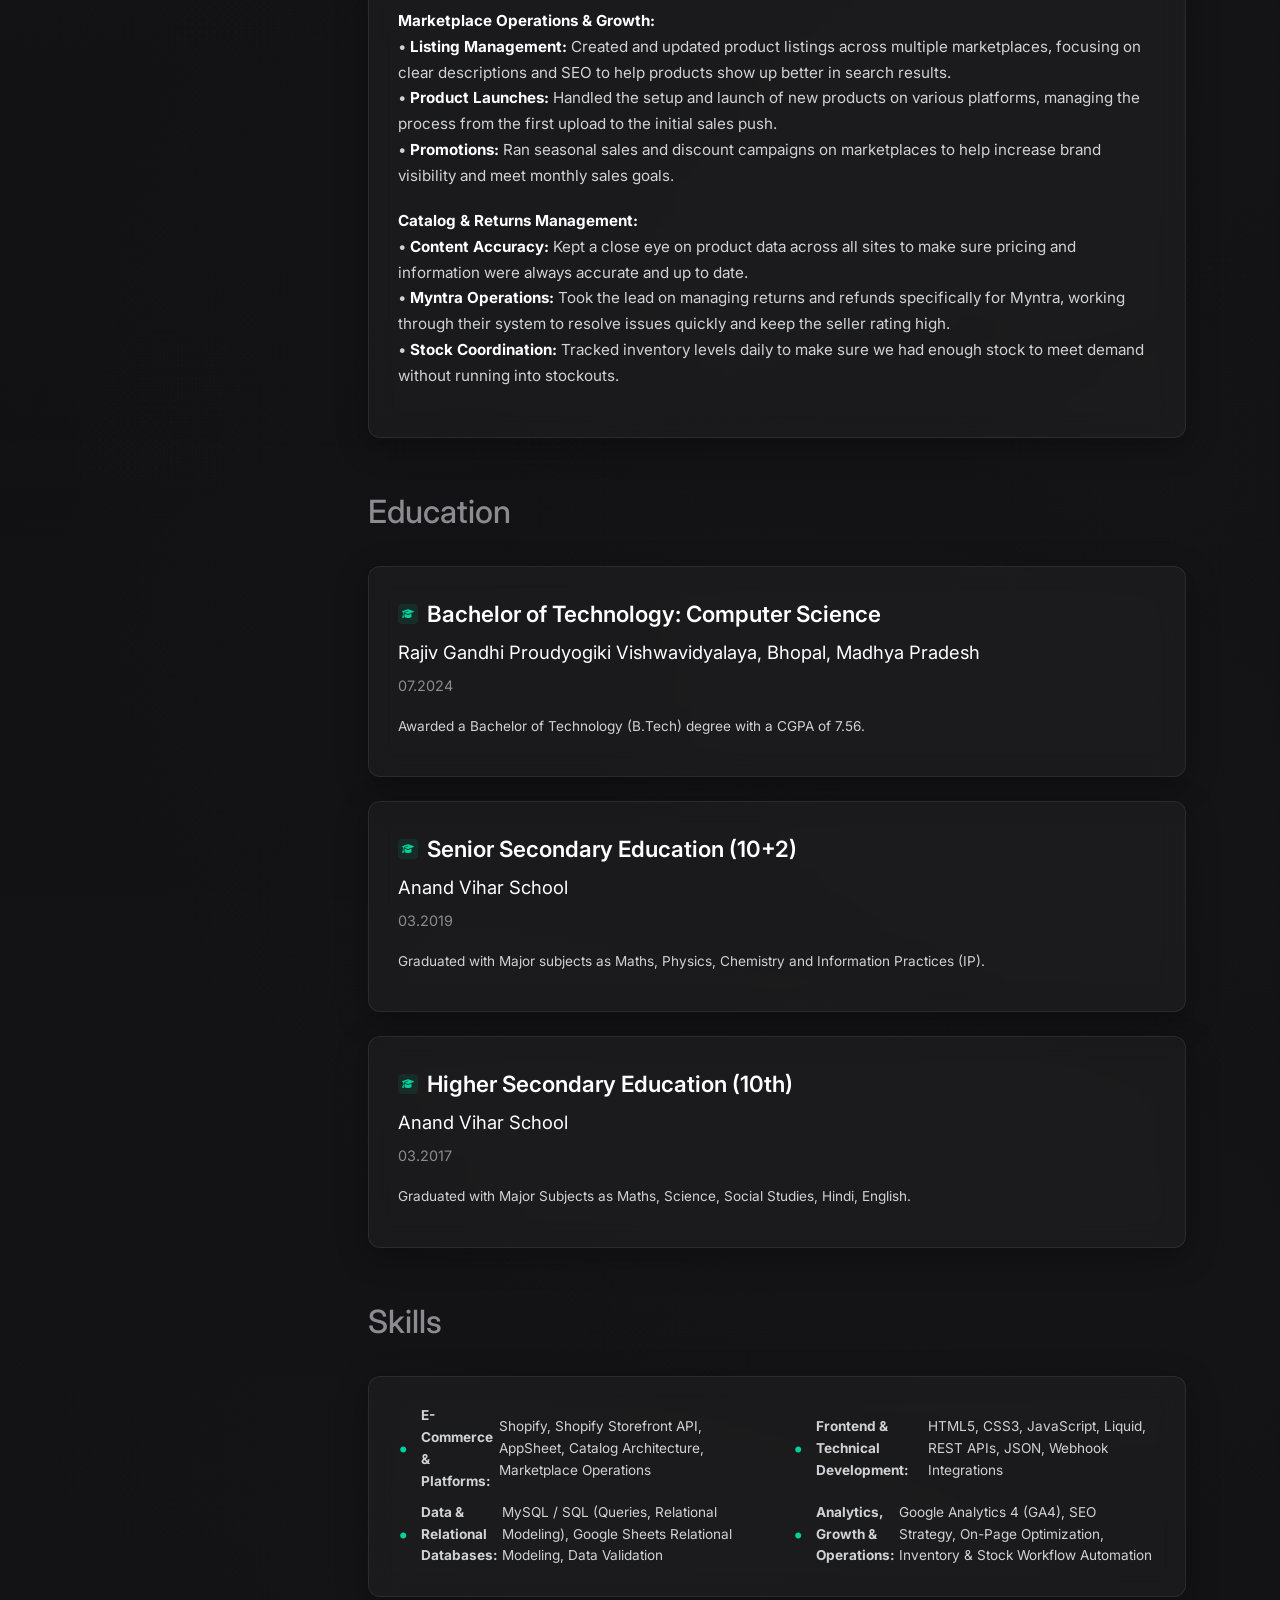
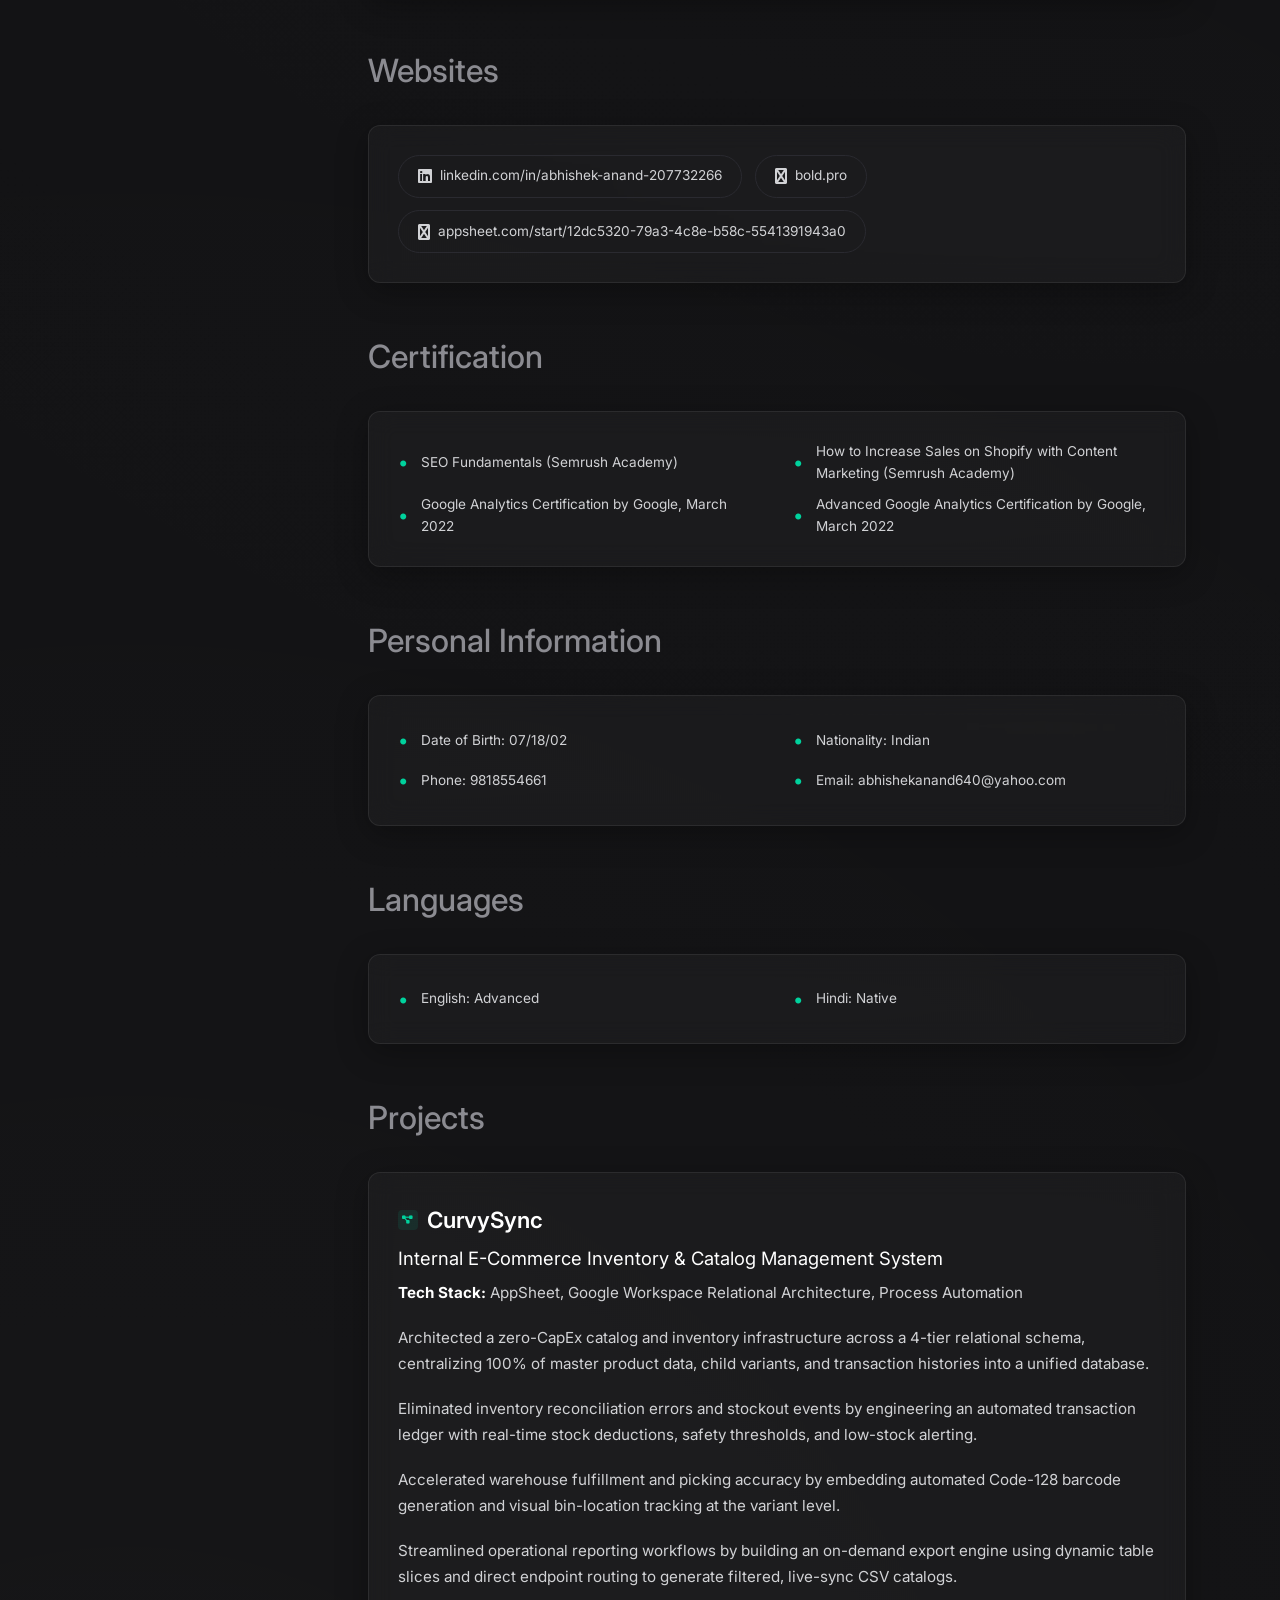
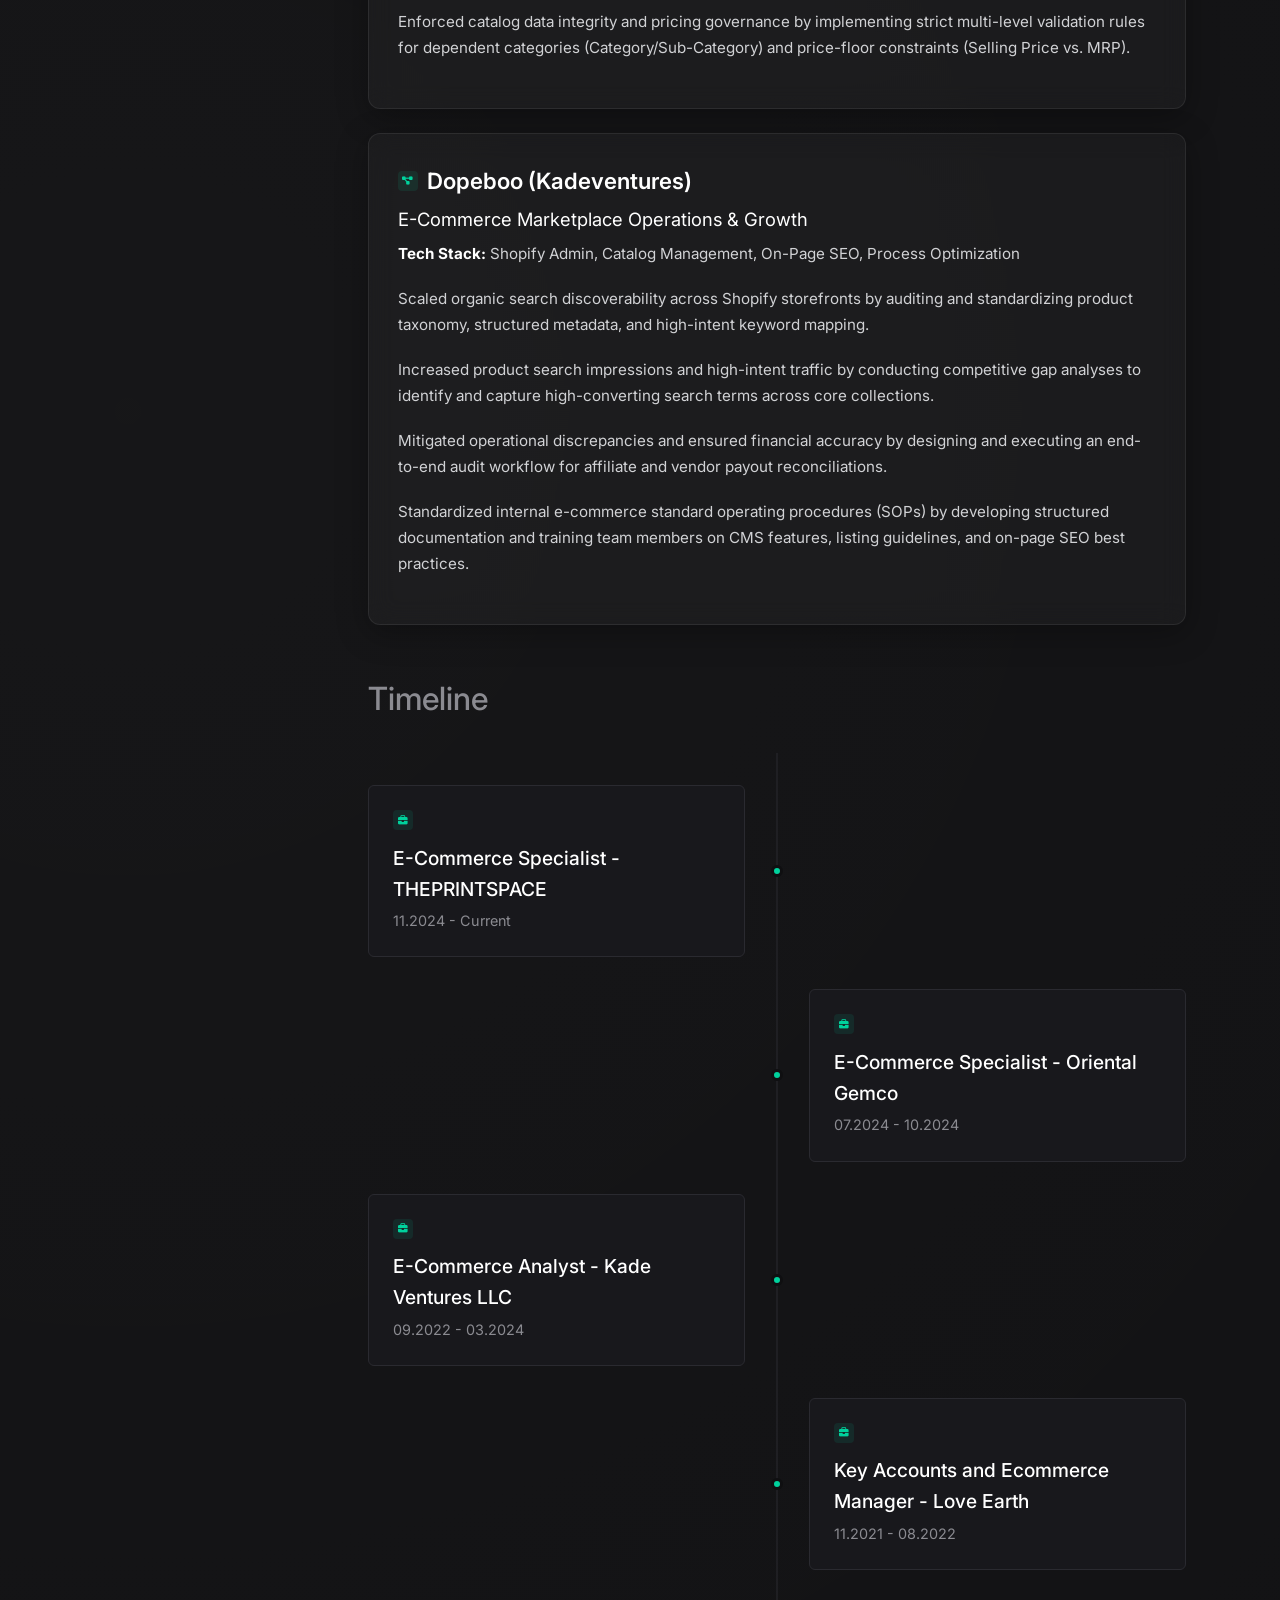
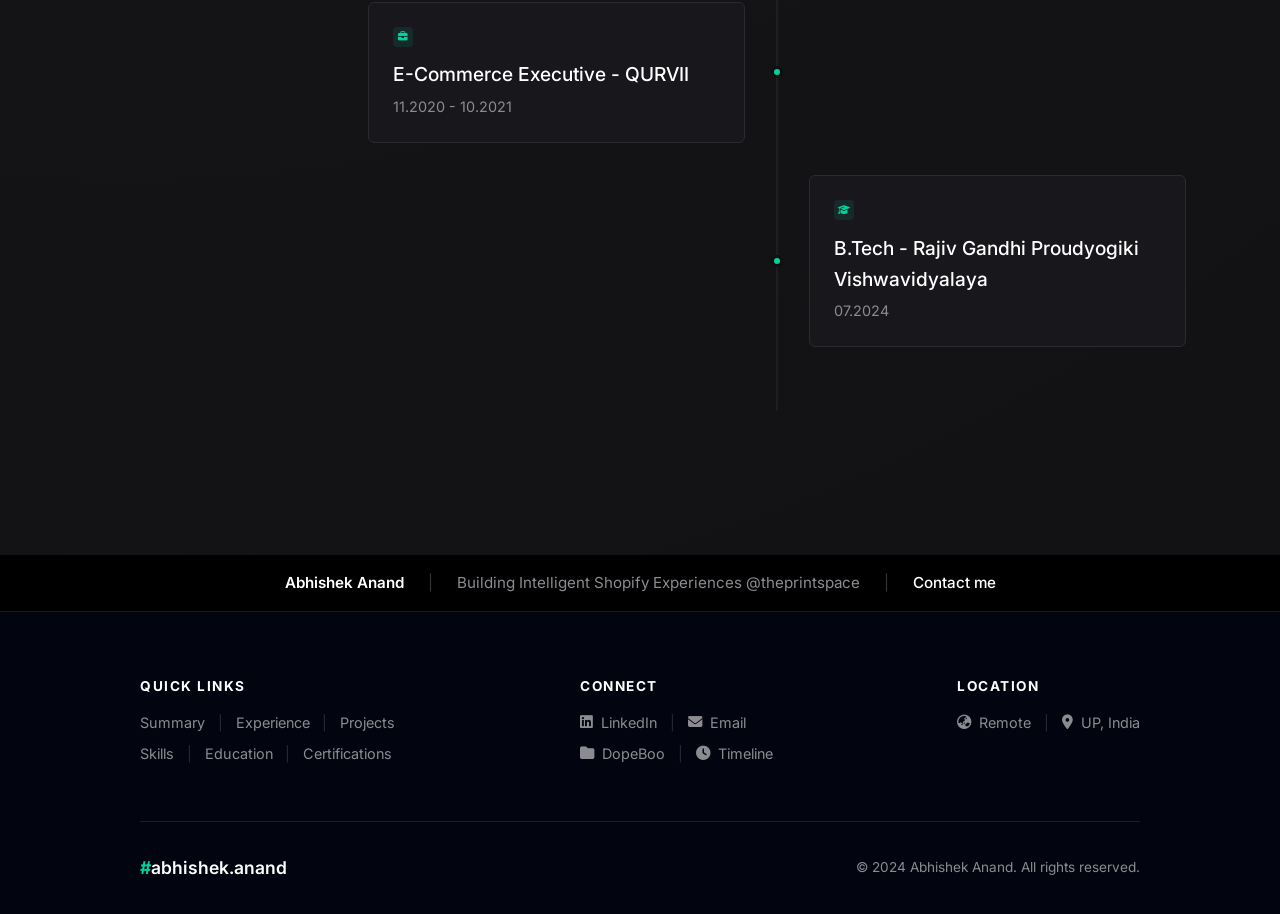
==== commit 7c289dba: "Update resume website with latest resume data" ====
--- a/index.html
+++ b/index.html
@@ -52,7 +52,7 @@
                 <h1>Abhishek Anand</h1>
                 <div class="header-meta">
                     <span><i class="fa-solid fa-briefcase"></i> Building Intelligent Shopify Experiences @theprintspace</span>
-                    <span><i class="fa-solid fa-location-dot"></i> Remote, UP</span>
+                    <span><i class="fa-solid fa-location-dot"></i> Noida, India 201301</span>
                 </div>
                 <button class="contact-pill" onclick="window.location.href='mailto:abhishekanand640@yahoo.com'">
                     Message me
--- a/css/styles.css
+++ b/css/styles.css
@@ -392,23 +392,11 @@
     color: var(--text-main);
     margin-bottom: 1.2rem;
     display: block; /* Allows text wrapping and line breaking natively */
-    padding-left: 1.2rem;
-    text-indent: -1.2rem; /* Hanging indent so dash sticks out */
     line-height: 1.7;
 }
 
-.card-body ul li::before {
-    content: "- ";
-    margin-right: 0.2rem;
-}
-
 .card-body ul li strong {
     color: var(--text-white);
-}
-
-.card-body ul li strong::after {
-    content: "\A"; /* Force text to slide below subheading */
-    white-space: pre;
 }
 
 /* -----------------------------
